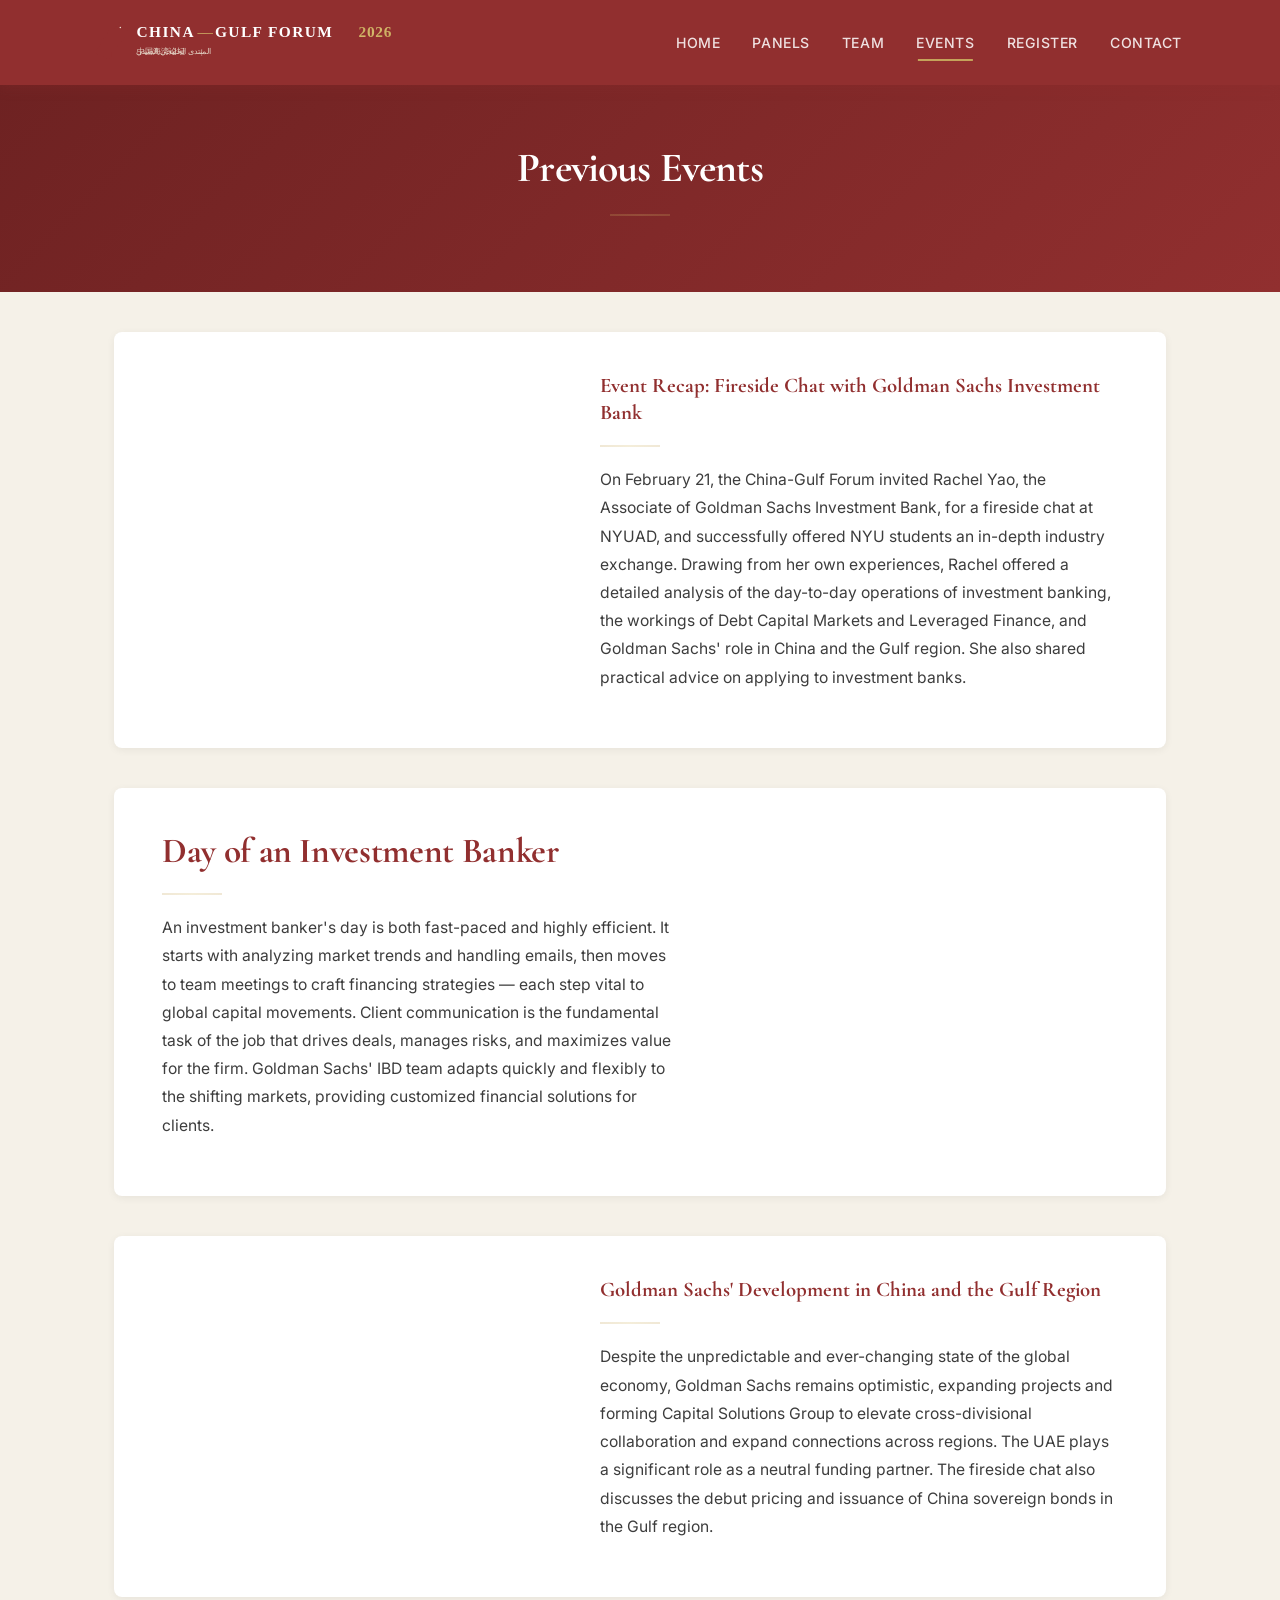
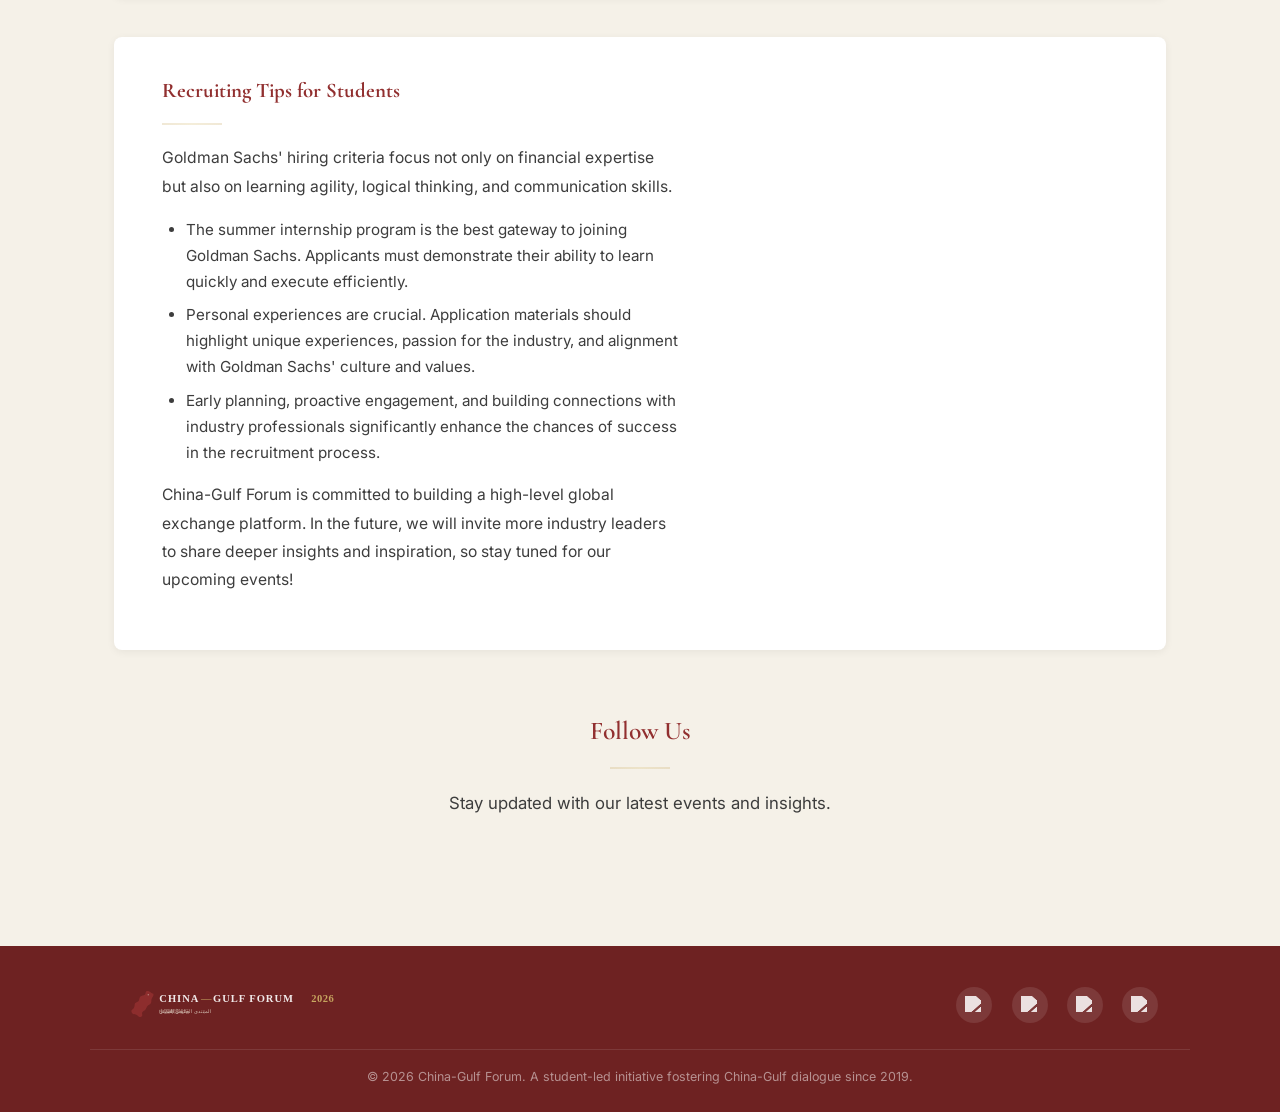
==== about.html @ 0ecd2e10 "CGF 2026 website redesign: content updates, visual overhaul, new panels - Replace all homepage conte" ====
<!DOCTYPE html>
<html lang="en">
<head>
    <meta charset="utf-8" />
    <meta name="viewport" content="width=device-width, initial-scale=1, shrink-to-fit=no" />
    <meta name="description" content="Previous events and recaps from the China-Gulf Forum" />
    <meta name="author" content="China-Gulf Forum" />
    <title>Previous Events — China-Gulf Forum 2026</title>
    <!-- Favicon -->
    <link rel="icon" type="image/x-icon" href="assets/favicon.ico" />
    <!-- Google Fonts -->
    <link rel="preconnect" href="https://fonts.googleapis.com">
    <link rel="preconnect" href="https://fonts.gstatic.com" crossorigin>
    <link href="https://fonts.googleapis.com/css2?family=Cormorant+Garamond:ital,wght@0,400;0,600;0,700;1,400&family=Inter:wght@400;500;600;700&family=Noto+Serif+SC:wght@400;600;700&display=swap" rel="stylesheet">
    <!-- Bootstrap 5 CSS -->
    <link href="https://cdn.jsdelivr.net/npm/bootstrap@5.2.3/dist/css/bootstrap.min.css" rel="stylesheet">
    <!-- CGF 2026 Theme -->
    <link href="css/cgf2026.css" rel="stylesheet" />
</head>
<body>

    <!-- Navigation -->
    <nav class="cgf-navbar navbar navbar-expand-lg">
        <div class="container">
            <a class="navbar-brand" href="index.html">
                <img src="cgf2026-logo.svg" alt="China-Gulf Forum 2026" style="height: 2.8em; width: auto;">
            </a>
            <button class="navbar-toggler" type="button" data-bs-toggle="collapse" data-bs-target="#cgfNav" aria-controls="cgfNav" aria-expanded="false" aria-label="Toggle navigation">
                <span class="navbar-toggler-icon"></span>
            </button>
            <div class="collapse navbar-collapse" id="cgfNav">
                <ul class="navbar-nav ms-auto">
                    <li class="nav-item"><a class="nav-link" href="index.html">Home</a></li>
                    <li class="nav-item"><a class="nav-link" href="panel.html">Panels</a></li>
                    <li class="nav-item"><a class="nav-link" href="partners.html">Team</a></li>
                    <li class="nav-item"><a class="nav-link active" href="about.html">Events</a></li>
                    <li class="nav-item"><a class="nav-link" href="https://nyuad.nyu.edu/en/events/2024/april/china-gulf-forum-2024.html">Register</a></li>
                    <li class="nav-item"><a class="nav-link" href="contact.html">Contact</a></li>
                </ul>
            </div>
        </div>
    </nav>

    <!-- Page Header -->
    <div class="events-header">
        <div class="container">
            <h1>Previous Events</h1>
            <hr class="gold-divider">
        </div>
    </div>

    <!-- Events Content -->
    <div class="events-container">

        <!-- Event 1: Goldman Sachs Fireside Chat -->
        <div class="event-block">
            <div class="row g-0">
                <div class="col-lg-5 event-img" style="background-image: url('use1.jpg')"></div>
                <div class="col-lg-7 event-text">
                    <h4>Event Recap: Fireside Chat with Goldman Sachs Investment Bank</h4>
                    <hr class="gold-divider gold-divider-left">
                    <p>On February 21, the China-Gulf Forum invited Rachel Yao, the Associate of Goldman Sachs Investment Bank, for a fireside chat at NYUAD, and successfully offered NYU students an in-depth industry exchange. Drawing from her own experiences, Rachel offered a detailed analysis of the day-to-day operations of investment banking, the workings of Debt Capital Markets and Leveraged Finance, and Goldman Sachs' role in China and the Gulf region. She also shared practical advice on applying to investment banks.</p>
                </div>
            </div>
        </div>

        <!-- Event 2: Day of an Investment Banker -->
        <div class="event-block">
            <div class="row g-0">
                <div class="col-lg-5 order-lg-2 event-img" style="background-image: url('use2.jpg')"></div>
                <div class="col-lg-7 order-lg-1 event-text">
                    <h2>Day of an Investment Banker</h2>
                    <hr class="gold-divider gold-divider-left">
                    <p>An investment banker's day is both fast-paced and highly efficient. It starts with analyzing market trends and handling emails, then moves to team meetings to craft financing strategies — each step vital to global capital movements. Client communication is the fundamental task of the job that drives deals, manages risks, and maximizes value for the firm. Goldman Sachs' IBD team adapts quickly and flexibly to the shifting markets, providing customized financial solutions for clients.</p>
                </div>
            </div>
        </div>

        <!-- Event 3: Goldman Sachs in China & Gulf -->
        <div class="event-block">
            <div class="row g-0">
                <div class="col-lg-5 event-img" style="background-image: url('use3.jpg')"></div>
                <div class="col-lg-7 event-text">
                    <h4>Goldman Sachs' Development in China and the Gulf Region</h4>
                    <hr class="gold-divider gold-divider-left">
                    <p>Despite the unpredictable and ever-changing state of the global economy, Goldman Sachs remains optimistic, expanding projects and forming Capital Solutions Group to elevate cross-divisional collaboration and expand connections across regions. The UAE plays a significant role as a neutral funding partner. The fireside chat also discusses the debut pricing and issuance of China sovereign bonds in the Gulf region.</p>
                </div>
            </div>
        </div>

        <!-- Event 4: Recruiting Tips -->
        <div class="event-block">
            <div class="row g-0">
                <div class="col-lg-5 order-lg-2 event-img" style="background-image: url('use4.jpg')"></div>
                <div class="col-lg-7 order-lg-1 event-text">
                    <h4>Recruiting Tips for Students</h4>
                    <hr class="gold-divider gold-divider-left">
                    <p>Goldman Sachs' hiring criteria focus not only on financial expertise but also on learning agility, logical thinking, and communication skills.</p>
                    <ul>
                        <li>The summer internship program is the best gateway to joining Goldman Sachs. Applicants must demonstrate their ability to learn quickly and execute efficiently.</li>
                        <li>Personal experiences are crucial. Application materials should highlight unique experiences, passion for the industry, and alignment with Goldman Sachs' culture and values.</li>
                        <li>Early planning, proactive engagement, and building connections with industry professionals significantly enhance the chances of success in the recruitment process.</li>
                    </ul>
                    <p>China-Gulf Forum is committed to building a high-level global exchange platform. In the future, we will invite more industry leaders to share deeper insights and inspiration, so stay tuned for our upcoming events!</p>
                </div>
            </div>
        </div>

        <!-- Follow Us -->
        <div class="text-center py-4">
            <h3 class="text-maroon">Follow Us</h3>
            <hr class="gold-divider">
            <p>Stay updated with our latest events and insights.</p>
        </div>
    </div>

    <!-- Footer -->
    <footer class="cgf-footer">
        <div class="footer-inner">
            <a href="index.html" class="footer-brand">
                <img src="cgf2026-logo.svg" alt="CGF 2026">
            </a>
            <div class="footer-social">
                <a href="https://mp.weixin.qq.com/mp/profile_ext?action=home&__biz=Mzk0NDE5NTkwMQ==&scene=124#wechat_redirect" target="_blank" title="WeChat"><img src="wechat.svg" alt="WeChat"></a>
                <a href="https://www.instagram.com/china_gulf_forum/" target="_blank" title="Instagram"><img src="instagram.svg" alt="Instagram"></a>
                <a href="https://www.linkedin.com/company/china-gulf-forum/posts/?feedView=all" target="_blank" title="LinkedIn"><img src="linkedin.svg" alt="LinkedIn"></a>
                <a href="mailto:china-gulf-forum-nyuad@nyu.edu" title="Email"><img src="mail.png" alt="Email"></a>
            </div>
        </div>
        <div class="footer-bottom">
            <p>&copy; 2026 China-Gulf Forum. A student-led initiative fostering China-Gulf dialogue since 2019.</p>
        </div>
    </footer>

    <!-- Bootstrap JS -->
    <script src="https://cdn.jsdelivr.net/npm/bootstrap@5.2.3/dist/js/bootstrap.bundle.min.js"></script>
    <script src="js/scripts.js"></script>
</body>
</html>
---- css/cgf2026.css ----
/* ========================================
   CGF 2026 — Chinese Elegance Theme
   Premium conference aesthetic with
   restrained maroon/cream/gold palette
   ======================================== */

/* --- CSS Custom Properties --- */
:root {
  --maroon: #912F2F;
  --maroon-dark: #6E2222;
  --maroon-light: #A84444;
  --cream: #EDE6D6;
  --cream-light: #F5F1E8;
  --cream-dark: #D9D0BC;
  --gold: #C4A35A;
  --gold-light: #D4B96A;
  --navy: #003366;
  --navy-light: #1A4D80;
  --ink: #2A2A2A;
  --text-body: #3D3D3D;
  --text-muted: #6B6B6B;
  --white: #FFFFFF;
  --shadow-sm: 0 2px 8px rgba(0,0,0,0.06);
  --shadow-md: 0 4px 20px rgba(0,0,0,0.08);
  --shadow-lg: 0 8px 40px rgba(0,0,0,0.12);
  --radius-sm: 4px;
  --radius-md: 8px;
  --radius-lg: 16px;
  --transition: 0.3s cubic-bezier(0.4, 0, 0.2, 1);
}

/* --- Global Reset & Base --- */
*, *::before, *::after {
  box-sizing: border-box;
}

html {
  scroll-behavior: smooth;
}

body {
  font-family: 'Inter', 'Source Sans Pro', -apple-system, BlinkMacSystemFont, 'Segoe UI', sans-serif;
  color: var(--text-body);
  background-color: var(--cream-light);
  line-height: 1.7;
  margin: 0;
  padding: 0;
  -webkit-font-smoothing: antialiased;
  -moz-osx-font-smoothing: grayscale;
}

h1, h2, h3, h4, h5, h6 {
  font-family: 'Cormorant Garamond', 'Playfair Display', 'Georgia', serif;
  color: var(--ink);
  line-height: 1.3;
  font-weight: 600;
}

h1 { font-size: 2.8rem; letter-spacing: -0.02em; }
h2 { font-size: 2.2rem; letter-spacing: -0.01em; }
h3 { font-size: 1.6rem; }
h4 { font-size: 1.3rem; }

p {
  font-size: 1.05rem;
  line-height: 1.8;
  color: var(--text-body);
}

a {
  color: var(--maroon);
  text-decoration: none;
  transition: color var(--transition);
}

a:hover {
  color: var(--maroon-dark);
}

img {
  max-width: 100%;
  height: auto;
}

/* --- Section Spacing --- */
.section-spacing {
  padding: 5rem 0;
}

.section-spacing-lg {
  padding: 7rem 0;
}

/* --- Gold Decorative Divider --- */
.gold-divider {
  width: 60px;
  height: 2px;
  background: linear-gradient(90deg, var(--gold), var(--gold-light), var(--gold));
  border: none;
  margin: 1.2rem auto;
}

.gold-divider-left {
  margin-left: 0;
  margin-right: auto;
}

/* --- Section Title --- */
.section-title {
  font-family: 'Cormorant Garamond', 'Playfair Display', serif;
  color: var(--maroon);
  font-weight: 700;
  font-size: 2.2rem;
  margin-bottom: 0.5rem;
}

.section-subtitle {
  font-family: 'Inter', sans-serif;
  color: var(--text-muted);
  font-size: 1.05rem;
  font-weight: 400;
  letter-spacing: 0.02em;
}

/* ========================================
   NAVBAR
   ======================================== */
.cgf-navbar {
  background-color: var(--maroon);
  padding: 0.6rem 0;
  position: sticky;
  top: 0;
  z-index: 1050;
  box-shadow: 0 2px 12px rgba(145, 47, 47, 0.25);
  transition: all var(--transition);
}

.cgf-navbar .navbar-brand img {
  height: 2.8em;
  width: auto;
  transition: opacity var(--transition);
}

.cgf-navbar .navbar-brand:hover img {
  opacity: 0.9;
}

.cgf-navbar .nav-link {
  font-family: 'Inter', sans-serif;
  color: rgba(255,255,255,0.85) !important;
  font-size: 0.88rem;
  font-weight: 500;
  letter-spacing: 0.04em;
  text-transform: uppercase;
  padding: 0.5rem 1rem !important;
  transition: all var(--transition);
  position: relative;
}

.cgf-navbar .nav-link::after {
  content: '';
  position: absolute;
  bottom: 2px;
  left: 50%;
  transform: translateX(-50%);
  width: 0;
  height: 1.5px;
  background: var(--gold);
  transition: width var(--transition);
}

.cgf-navbar .nav-link:hover {
  color: #FFFFFF !important;
}

.cgf-navbar .nav-link:hover::after {
  width: 60%;
}

.cgf-navbar .nav-link.active::after {
  width: 60%;
}

/* Hamburger / Toggler */
.cgf-navbar .navbar-toggler {
  border: 1px solid rgba(255,255,255,0.3);
  padding: 0.35rem 0.6rem;
}

.cgf-navbar .navbar-toggler-icon {
  background-image: url("data:image/svg+xml,%3csvg xmlns='http://www.w3.org/2000/svg' viewBox='0 0 30 30'%3e%3cpath stroke='rgba%28255, 255, 255, 0.9%29' stroke-linecap='round' stroke-miterlimit='10' stroke-width='2' d='M4 7h22M4 15h22M4 23h22'/%3e%3c/svg%3e");
}

.cgf-navbar .navbar-collapse {
  justify-content: flex-end;
}

@media (max-width: 991.98px) {
  .cgf-navbar .navbar-collapse {
    background-color: var(--maroon);
    padding: 1rem;
    margin-top: 0.5rem;
    border-radius: var(--radius-sm);
  }
  .cgf-navbar .nav-link {
    padding: 0.6rem 0 !important;
    border-bottom: 1px solid rgba(255,255,255,0.1);
  }
  .cgf-navbar .nav-link::after {
    display: none;
  }
}

/* ========================================
   HERO / CAROUSEL
   ======================================== */
.cgf-hero {
  position: relative;
  max-width: 1100px;
  margin: 0 auto;
  overflow: hidden;
  border-radius: 0 0 var(--radius-lg) var(--radius-lg);
  box-shadow: var(--shadow-lg);
}

.cgf-hero .carousel-slide {
  display: flex;
  width: 500%;
  animation: hero-slide 25s infinite alternate ease-in-out;
}

.cgf-hero .carousel-slide img {
  width: calc(100% / 5);
  height: 70vh;
  max-height: 550px;
  object-fit: cover;
}

@keyframes hero-slide {
  0%, 15%   { transform: translateX(0); }
  20%, 35%  { transform: translateX(-20%); }
  40%, 55%  { transform: translateX(-40%); }
  60%, 75%  { transform: translateX(-60%); }
  80%, 100% { transform: translateX(-80%); }
}

/* Decorative overlay on carousel */
.cgf-hero::after {
  content: '';
  position: absolute;
  bottom: 0;
  left: 0;
  right: 0;
  height: 80px;
  background: linear-gradient(transparent, rgba(245,241,232,0.6));
  pointer-events: none;
}

/* ========================================
   SHOWCASE SECTIONS (About, CGF 2026, etc.)
   ======================================== */
.cgf-showcase {
  max-width: 1200px;
  margin: 0 auto;
  padding: 0 1.5rem;
}

.showcase-block {
  background: var(--white);
  border-radius: var(--radius-md);
  overflow: hidden;
  box-shadow: var(--shadow-sm);
  transition: box-shadow var(--transition);
  margin-bottom: 3rem;
}

.showcase-block:hover {
  box-shadow: var(--shadow-md);
}

.showcase-block .showcase-img {
  min-height: 22rem;
  background-size: cover;
  background-position: center;
}

.showcase-block .showcase-text {
  padding: 3rem 3.5rem;
}

.showcase-block .showcase-text h2 {
  color: var(--maroon);
  font-size: 2rem;
  font-weight: 700;
  margin-bottom: 0.3rem;
}

.showcase-block .showcase-text .lead {
  font-size: 1.05rem;
  line-height: 1.85;
  color: var(--text-body);
}

.showcase-block .showcase-text .timeline-item {
  padding-left: 1.2rem;
  border-left: 2px solid var(--gold);
  margin-bottom: 0.8rem;
}

.showcase-block .showcase-text .timeline-year {
  font-weight: 700;
  color: var(--maroon);
}

@media (min-width: 992px) {
  .showcase-block .showcase-text {
    padding: 4rem 4.5rem;
  }
}

@media (max-width: 991.98px) {
  .showcase-block .showcase-img {
    min-height: 16rem;
  }
  .showcase-block .showcase-text {
    padding: 2rem 2rem;
  }
}

/* ========================================
   IMPACT BY NUMBERS
   ======================================== */
.impact-section {
  background: linear-gradient(135deg, var(--maroon-dark) 0%, var(--maroon) 50%, var(--maroon-light) 100%);
  position: relative;
  overflow: hidden;
  padding: 5rem 0;
}

/* Subtle Chinese pattern overlay */
.impact-section::before {
  content: '';
  position: absolute;
  top: 0; left: 0; right: 0; bottom: 0;
  background-image:
    radial-gradient(circle at 20% 50%, rgba(196,163,90,0.06) 0%, transparent 50%),
    radial-gradient(circle at 80% 50%, rgba(196,163,90,0.06) 0%, transparent 50%);
  pointer-events: none;
}

.impact-section .section-title {
  color: var(--white);
}

.impact-section .gold-divider {
  margin: 1rem auto 2rem;
}

.impact-stat {
  text-align: center;
  padding: 2rem 1rem;
}

.impact-stat .stat-number {
  font-family: 'Cormorant Garamond', 'Playfair Display', serif;
  font-size: 3.2rem;
  font-weight: 700;
  color: var(--gold);
  line-height: 1.1;
  margin-bottom: 0.3rem;
}

.impact-stat .stat-label {
  font-family: 'Inter', sans-serif;
  font-size: 0.9rem;
  color: rgba(255,255,255,0.85);
  letter-spacing: 0.03em;
  text-transform: uppercase;
  font-weight: 500;
}

/* Signup Growth Chart */
.growth-chart {
  display: flex;
  align-items: flex-end;
  justify-content: center;
  gap: 0.8rem;
  height: 200px;
  padding: 1rem 0;
  margin-bottom: 1.5rem;
}

.growth-bar {
  display: flex;
  flex-direction: column;
  align-items: center;
  flex: 1;
  max-width: 70px;
}

.growth-bar .bar {
  width: 100%;
  max-width: 45px;
  background: linear-gradient(to top, var(--gold), var(--gold-light));
  border-radius: 4px 4px 0 0;
  transition: height 1.5s cubic-bezier(0.4, 0, 0.2, 1);
  position: relative;
}

.growth-bar .bar-value {
  font-family: 'Inter', sans-serif;
  font-size: 0.75rem;
  font-weight: 700;
  color: var(--white);
  margin-bottom: 0.3rem;
}

.growth-bar .bar-year {
  font-family: 'Inter', sans-serif;
  font-size: 0.72rem;
  color: rgba(255,255,255,0.7);
  margin-top: 0.5rem;
  white-space: nowrap;
}

/* Media logos */
.media-logos {
  display: flex;
  align-items: center;
  justify-content: center;
  gap: 2rem;
  flex-wrap: wrap;
  padding: 1rem 0;
}

.media-logos span {
  font-family: 'Inter', sans-serif;
  font-size: 0.85rem;
  color: rgba(255,255,255,0.6);
  font-weight: 500;
  letter-spacing: 0.05em;
  text-transform: uppercase;
  padding: 0.4rem 1rem;
  border: 1px solid rgba(255,255,255,0.15);
  border-radius: 4px;
}

/* ========================================
   PANELS PAGE
   ======================================== */
.panels-header {
  background: linear-gradient(135deg, var(--navy) 0%, var(--navy-light) 100%);
  color: var(--white);
  padding: 3.5rem 0;
  text-align: center;
}

.panels-header h1 {
  font-family: 'Cormorant Garamond', 'Playfair Display', serif;
  color: var(--white);
  font-size: 2.6rem;
  font-weight: 700;
  margin-bottom: 0.3rem;
}

.panels-header p {
  color: rgba(255,255,255,0.8);
  font-size: 1.1rem;
}

.panels-container {
  max-width: 900px;
  margin: 0 auto;
  padding: 2.5rem 1.5rem;
}

.panel-card {
  background: var(--white);
  border-radius: var(--radius-md);
  padding: 2.5rem 2.5rem 2rem;
  margin-bottom: 2rem;
  border-left: 4px solid var(--navy);
  box-shadow: var(--shadow-sm);
  transition: all var(--transition);
}

.panel-card:hover {
  box-shadow: var(--shadow-md);
  transform: translateY(-2px);
}

.panel-card .panel-number {
  font-family: 'Inter', sans-serif;
  font-size: 0.78rem;
  font-weight: 600;
  text-transform: uppercase;
  letter-spacing: 0.1em;
  color: var(--navy);
  margin-bottom: 0.5rem;
}

.panel-card h2 {
  font-family: 'Cormorant Garamond', serif;
  font-size: 1.65rem;
  color: var(--maroon);
  font-weight: 700;
  margin-bottom: 0.2rem;
  line-height: 1.3;
}

.panel-card .panel-subtitle {
  font-family: 'Inter', sans-serif;
  font-size: 1rem;
  color: var(--maroon-light);
  font-weight: 400;
  font-style: italic;
  margin-bottom: 1.2rem;
}

.panel-card .panel-body {
  font-size: 0.98rem;
  line-height: 1.8;
  color: var(--text-body);
  margin-bottom: 1.5rem;
  text-align: left;
}

.panel-card .discussion-header {
  font-family: 'Inter', sans-serif;
  font-size: 0.82rem;
  font-weight: 600;
  text-transform: uppercase;
  letter-spacing: 0.08em;
  color: var(--navy);
  margin-bottom: 0.8rem;
  padding-bottom: 0.4rem;
  border-bottom: 1px solid var(--cream-dark);
}

.panel-card .discussion-questions {
  list-style: none;
  padding: 0;
  margin: 0;
  counter-reset: question-counter;
}

.panel-card .discussion-questions li {
  counter-increment: question-counter;
  padding: 0.7rem 0 0.7rem 2.2rem;
  position: relative;
  font-size: 0.92rem;
  line-height: 1.7;
  color: var(--text-body);
  border-bottom: 1px solid rgba(237, 230, 214, 0.5);
}

.panel-card .discussion-questions li:last-child {
  border-bottom: none;
}

.panel-card .discussion-questions li::before {
  content: counter(question-counter);
  position: absolute;
  left: 0;
  top: 0.7rem;
  width: 1.5rem;
  height: 1.5rem;
  background: var(--cream);
  color: var(--maroon);
  border-radius: 50%;
  display: flex;
  align-items: center;
  justify-content: center;
  font-family: 'Inter', sans-serif;
  font-size: 0.75rem;
  font-weight: 700;
}

/* ========================================
   ABOUT / PREVIOUS EVENTS PAGE
   ======================================== */
.events-header {
  background: linear-gradient(135deg, var(--maroon-dark) 0%, var(--maroon) 100%);
  color: var(--white);
  padding: 3.5rem 0;
  text-align: center;
}

.events-header h1 {
  font-family: 'Cormorant Garamond', 'Playfair Display', serif;
  color: var(--white);
  font-size: 2.6rem;
  font-weight: 700;
}

.events-container {
  max-width: 1100px;
  margin: 0 auto;
  padding: 2.5rem 1.5rem;
}

.event-block {
  background: var(--white);
  border-radius: var(--radius-md);
  overflow: hidden;
  box-shadow: var(--shadow-sm);
  margin-bottom: 2.5rem;
  transition: box-shadow var(--transition);
}

.event-block:hover {
  box-shadow: var(--shadow-md);
}

.event-block .event-img {
  min-height: 18rem;
  background-size: cover;
  background-position: center;
}

.event-block .event-text {
  padding: 2.5rem 3rem;
}

.event-block .event-text h4,
.event-block .event-text h2 {
  color: var(--maroon);
  font-weight: 700;
  margin-bottom: 1rem;
}

.event-block .event-text p {
  font-size: 0.98rem;
  line-height: 1.8;
}

.event-block .event-text ul {
  padding-left: 1.5rem;
}

.event-block .event-text ul li {
  font-size: 0.95rem;
  line-height: 1.7;
  margin-bottom: 0.5rem;
}

@media (max-width: 991.98px) {
  .event-block .event-img {
    min-height: 14rem;
  }
  .event-block .event-text {
    padding: 1.8rem 1.8rem;
  }
}

/* ========================================
   PARTNERS / TEAM PAGE
   ======================================== */
.team-header {
  background: linear-gradient(135deg, var(--navy) 0%, var(--navy-light) 100%);
  color: var(--white);
  padding: 3.5rem 0;
  text-align: center;
}

.team-header h1 {
  font-family: 'Cormorant Garamond', 'Playfair Display', serif;
  color: var(--white);
  font-size: 2.6rem;
  font-weight: 700;
}

/* ========================================
   CONTACT PAGE
   ======================================== */
.contact-section {
  max-width: 650px;
  margin: 3rem auto;
  padding: 2.5rem 3rem;
  background: var(--white);
  border-radius: var(--radius-md);
  box-shadow: var(--shadow-sm);
}

.contact-section h2 {
  color: var(--maroon);
  text-align: center;
  margin-bottom: 1.5rem;
}

.contact-section label {
  font-family: 'Inter', sans-serif;
  font-size: 0.88rem;
  font-weight: 600;
  color: var(--ink);
  display: block;
  margin-bottom: 0.3rem;
}

.contact-section input[type="text"],
.contact-section input[type="email"],
.contact-section textarea {
  width: 100%;
  padding: 0.7rem 1rem;
  border: 1px solid var(--cream-dark);
  border-radius: var(--radius-sm);
  font-family: 'Inter', sans-serif;
  font-size: 0.95rem;
  transition: border-color var(--transition);
  margin-bottom: 1.2rem;
  background: var(--cream-light);
}

.contact-section input:focus,
.contact-section textarea:focus {
  outline: none;
  border-color: var(--maroon);
  box-shadow: 0 0 0 3px rgba(145,47,47,0.1);
}

.contact-section button[type="submit"] {
  background: var(--maroon);
  color: var(--white);
  border: none;
  padding: 0.75rem 2.5rem;
  font-family: 'Inter', sans-serif;
  font-size: 0.9rem;
  font-weight: 600;
  letter-spacing: 0.04em;
  text-transform: uppercase;
  border-radius: var(--radius-sm);
  cursor: pointer;
  transition: all var(--transition);
}

.contact-section button[type="submit"]:hover {
  background: var(--maroon-dark);
  transform: translateY(-1px);
  box-shadow: var(--shadow-sm);
}

.contact-location {
  font-size: 0.92rem;
  color: var(--text-muted);
}

/* ========================================
   FOOTER
   ======================================== */
.cgf-footer {
  background: var(--maroon-dark);
  padding: 2.5rem 0 1.5rem;
  margin-top: 3rem;
}

.cgf-footer .footer-inner {
  max-width: 1100px;
  margin: 0 auto;
  padding: 0 2rem;
  display: flex;
  justify-content: space-between;
  align-items: center;
  flex-wrap: wrap;
  gap: 1.5rem;
}

.cgf-footer .footer-brand img {
  height: 2.4em;
  width: auto;
  opacity: 0.9;
}

.cgf-footer .footer-social {
  display: flex;
  align-items: center;
  gap: 1.2rem;
}

.cgf-footer .footer-social a {
  display: inline-flex;
  align-items: center;
  justify-content: center;
  width: 36px;
  height: 36px;
  border-radius: 50%;
  background: rgba(255,255,255,0.1);
  transition: all var(--transition);
}

.cgf-footer .footer-social a:hover {
  background: rgba(255,255,255,0.2);
  transform: translateY(-2px);
}

.cgf-footer .footer-social a img {
  height: 18px;
  width: 18px;
  filter: brightness(0) invert(1);
  opacity: 0.85;
}

.cgf-footer .footer-bottom {
  max-width: 1100px;
  margin: 1.5rem auto 0;
  padding: 1rem 2rem 0;
  border-top: 1px solid rgba(255,255,255,0.1);
  text-align: center;
}

.cgf-footer .footer-bottom p {
  font-family: 'Inter', sans-serif;
  font-size: 0.78rem;
  color: rgba(255,255,255,0.5);
  margin: 0;
}

/* ========================================
   AGENDA PAGE
   ======================================== */
.agenda-img {
  display: block;
  max-width: 1000px;
  width: 100%;
  margin: 0 auto;
  padding: 1rem;
}

/* ========================================
   UTILITIES
   ======================================== */
.bg-cream {
  background-color: var(--cream-light);
}

.text-maroon {
  color: var(--maroon);
}

.text-gold {
  color: var(--gold);
}

/* Counter animation helper */
.count-up {
  opacity: 0;
  transform: translateY(20px);
  transition: all 0.6s ease;
}

.count-up.visible {
  opacity: 1;
  transform: translateY(0);
}

/* ========================================
   RESPONSIVE TWEAKS
   ======================================== */
@media (max-width: 767.98px) {
  h1 { font-size: 2rem; }
  h2 { font-size: 1.7rem; }

  .section-spacing {
    padding: 3rem 0;
  }

  .impact-stat .stat-number {
    font-size: 2.5rem;
  }

  .growth-chart {
    height: 150px;
    gap: 0.4rem;
  }

  .growth-bar .bar {
    max-width: 32px;
  }

  .panel-card {
    padding: 1.8rem 1.5rem 1.5rem;
  }

  .panels-header, .events-header, .team-header {
    padding: 2.5rem 0;
  }

  .contact-section {
    margin: 2rem 1rem;
    padding: 2rem 1.5rem;
  }

  .cgf-footer .footer-inner {
    flex-direction: column;
    text-align: center;
  }
}

@media (max-width: 575.98px) {
  .growth-bar .bar-value {
    font-size: 0.65rem;
  }
  .growth-bar .bar-year {
    font-size: 0.62rem;
  }
  .media-logos {
    gap: 0.8rem;
  }
  .media-logos span {
    font-size: 0.72rem;
    padding: 0.3rem 0.6rem;
  }
}
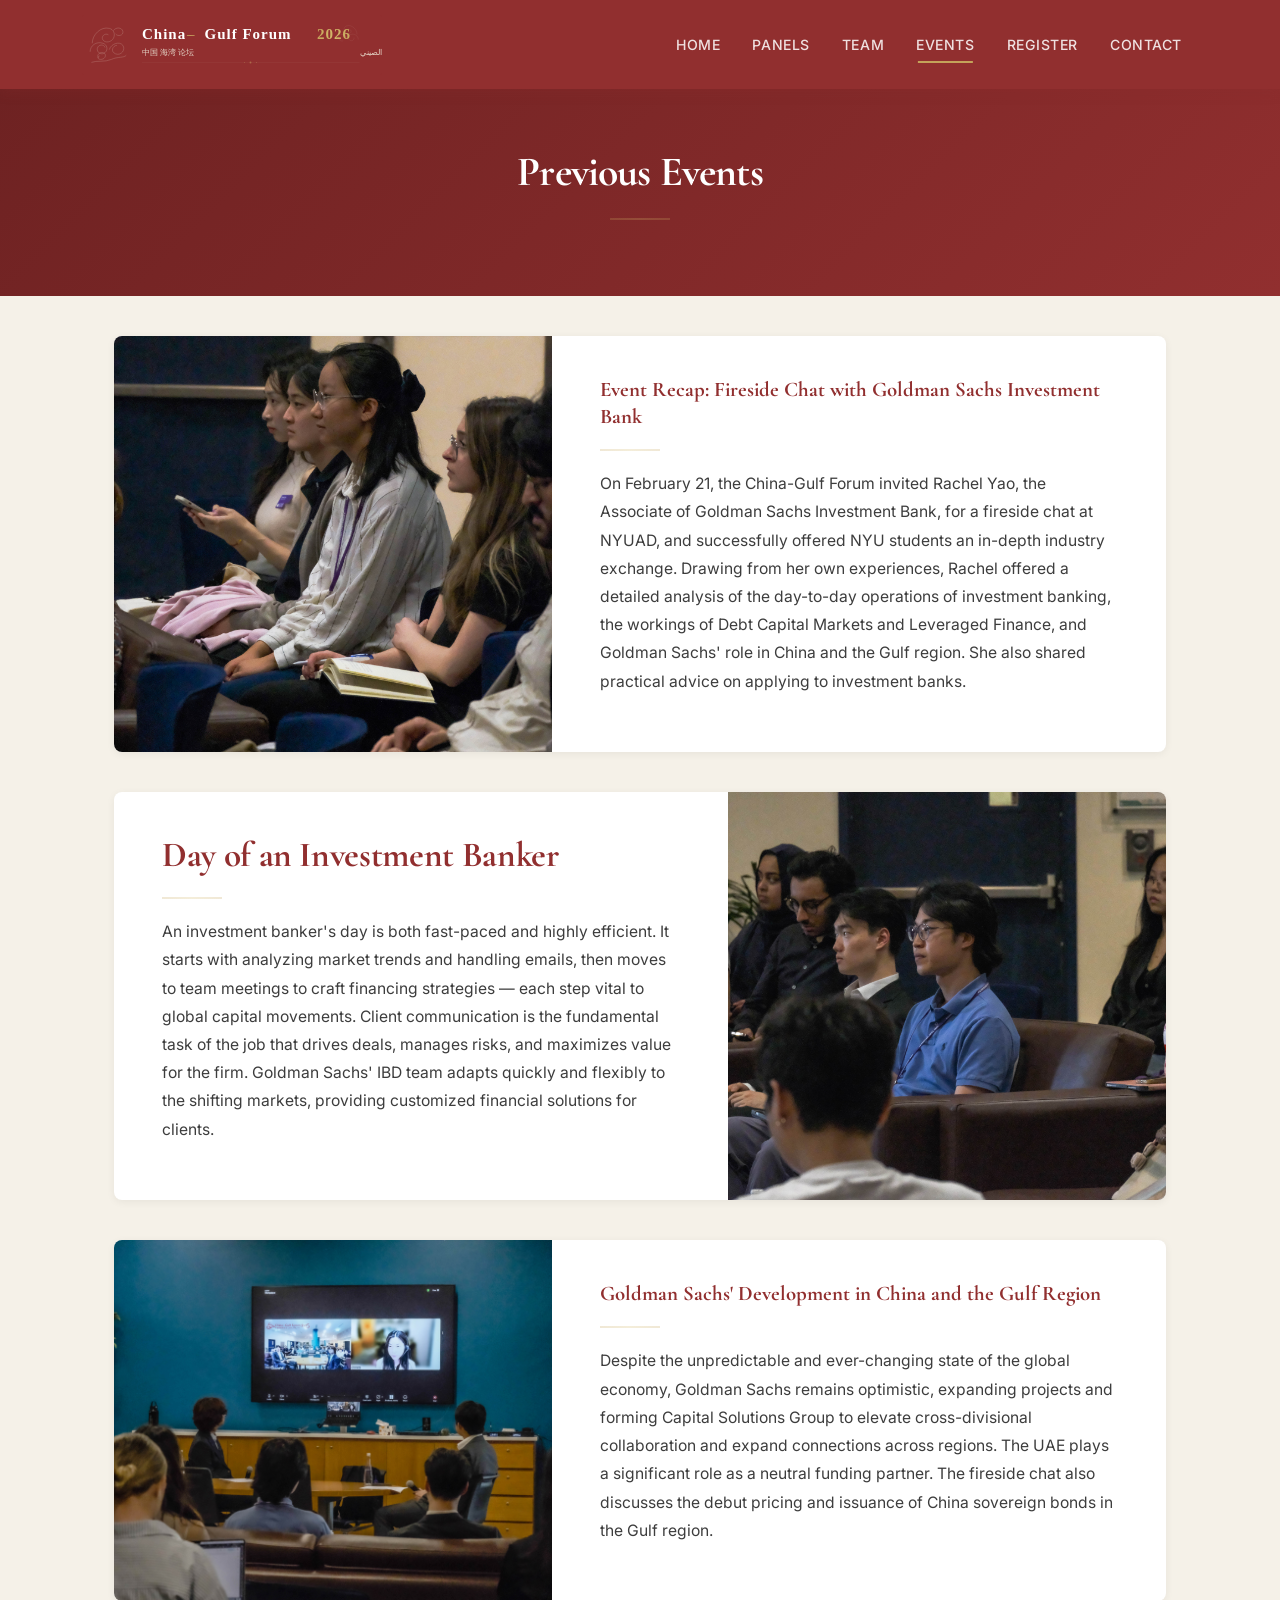
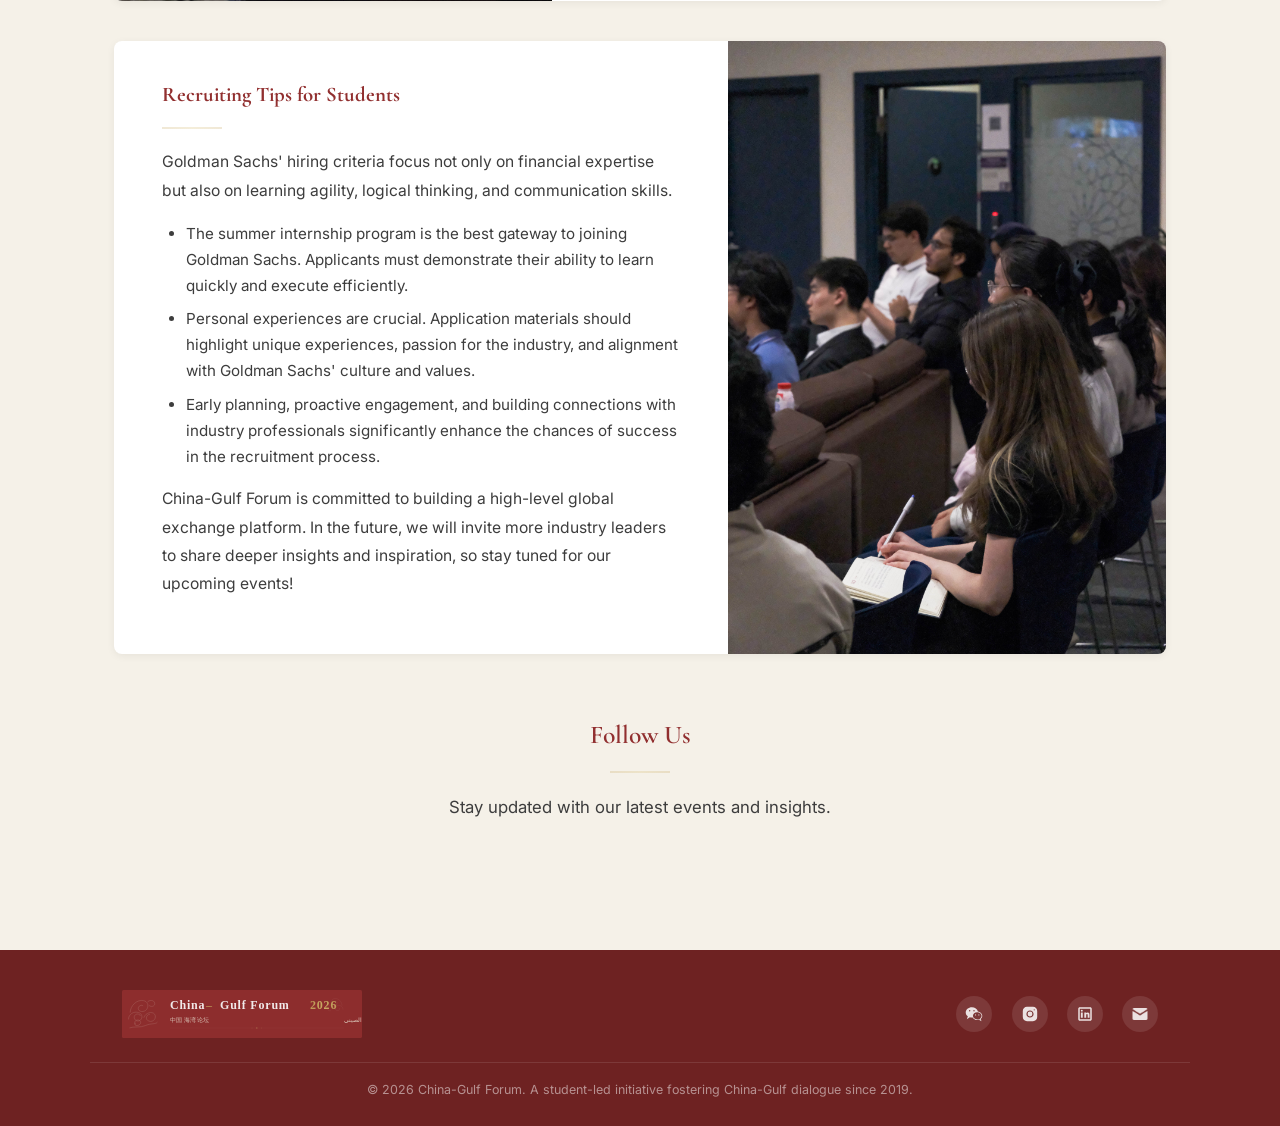
==== commit effee70b: "Reorganize repo structure, revert to banner logo, enhance README - Created banner-style SVG logo (me" ====
--- a/about.html
+++ b/about.html
@@ -23,7 +23,7 @@
     <nav class="cgf-navbar navbar navbar-expand-lg">
         <div class="container">
             <a class="navbar-brand" href="index.html">
-                <img src="cgf2026-logo.svg" alt="China-Gulf Forum 2026" style="height: 2.8em; width: auto;">
+                <img src="media/logo/cgf2026-banner.svg" alt="China-Gulf Forum 2026" style="height: 3em; width: auto;">
             </a>
             <button class="navbar-toggler" type="button" data-bs-toggle="collapse" data-bs-target="#cgfNav" aria-controls="cgfNav" aria-expanded="false" aria-label="Toggle navigation">
                 <span class="navbar-toggler-icon"></span>
@@ -55,7 +55,7 @@
         <!-- Event 1: Goldman Sachs Fireside Chat -->
         <div class="event-block">
             <div class="row g-0">
-                <div class="col-lg-5 event-img" style="background-image: url('use1.jpg')"></div>
+                <div class="col-lg-5 event-img" style="background-image: url('media/photos/recaps/use1.jpg')"></div>
                 <div class="col-lg-7 event-text">
                     <h4>Event Recap: Fireside Chat with Goldman Sachs Investment Bank</h4>
                     <hr class="gold-divider gold-divider-left">
@@ -67,7 +67,7 @@
         <!-- Event 2: Day of an Investment Banker -->
         <div class="event-block">
             <div class="row g-0">
-                <div class="col-lg-5 order-lg-2 event-img" style="background-image: url('use2.jpg')"></div>
+                <div class="col-lg-5 order-lg-2 event-img" style="background-image: url('media/photos/recaps/use2.jpg')"></div>
                 <div class="col-lg-7 order-lg-1 event-text">
                     <h2>Day of an Investment Banker</h2>
                     <hr class="gold-divider gold-divider-left">
@@ -79,7 +79,7 @@
         <!-- Event 3: Goldman Sachs in China & Gulf -->
         <div class="event-block">
             <div class="row g-0">
-                <div class="col-lg-5 event-img" style="background-image: url('use3.jpg')"></div>
+                <div class="col-lg-5 event-img" style="background-image: url('media/photos/recaps/use3.jpg')"></div>
                 <div class="col-lg-7 event-text">
                     <h4>Goldman Sachs' Development in China and the Gulf Region</h4>
                     <hr class="gold-divider gold-divider-left">
@@ -91,7 +91,7 @@
         <!-- Event 4: Recruiting Tips -->
         <div class="event-block">
             <div class="row g-0">
-                <div class="col-lg-5 order-lg-2 event-img" style="background-image: url('use4.jpg')"></div>
+                <div class="col-lg-5 order-lg-2 event-img" style="background-image: url('media/photos/recaps/use4.jpg')"></div>
                 <div class="col-lg-7 order-lg-1 event-text">
                     <h4>Recruiting Tips for Students</h4>
                     <hr class="gold-divider gold-divider-left">
@@ -118,13 +118,13 @@
     <footer class="cgf-footer">
         <div class="footer-inner">
             <a href="index.html" class="footer-brand">
-                <img src="cgf2026-logo.svg" alt="CGF 2026">
+                <img src="media/logo/cgf2026-banner.svg" alt="China-Gulf Forum 2026" style="height: 3em; width: auto;">
             </a>
             <div class="footer-social">
-                <a href="https://mp.weixin.qq.com/mp/profile_ext?action=home&__biz=Mzk0NDE5NTkwMQ==&scene=124#wechat_redirect" target="_blank" title="WeChat"><img src="wechat.svg" alt="WeChat"></a>
-                <a href="https://www.instagram.com/china_gulf_forum/" target="_blank" title="Instagram"><img src="instagram.svg" alt="Instagram"></a>
-                <a href="https://www.linkedin.com/company/china-gulf-forum/posts/?feedView=all" target="_blank" title="LinkedIn"><img src="linkedin.svg" alt="LinkedIn"></a>
-                <a href="mailto:china-gulf-forum-nyuad@nyu.edu" title="Email"><img src="mail.png" alt="Email"></a>
+                <a href="https://mp.weixin.qq.com/mp/profile_ext?action=home&__biz=Mzk0NDE5NTkwMQ==&scene=124#wechat_redirect" target="_blank" title="WeChat"><img src="media/icons/wechat.svg" alt="WeChat"></a>
+                <a href="https://www.instagram.com/china_gulf_forum/" target="_blank" title="Instagram"><img src="media/icons/instagram.svg" alt="Instagram"></a>
+                <a href="https://www.linkedin.com/company/china-gulf-forum/posts/?feedView=all" target="_blank" title="LinkedIn"><img src="media/icons/linkedin.svg" alt="LinkedIn"></a>
+                <a href="mailto:china-gulf-forum-nyuad@nyu.edu" title="Email"><img src="media/icons/mail.png" alt="Email"></a>
             </div>
         </div>
         <div class="footer-bottom">
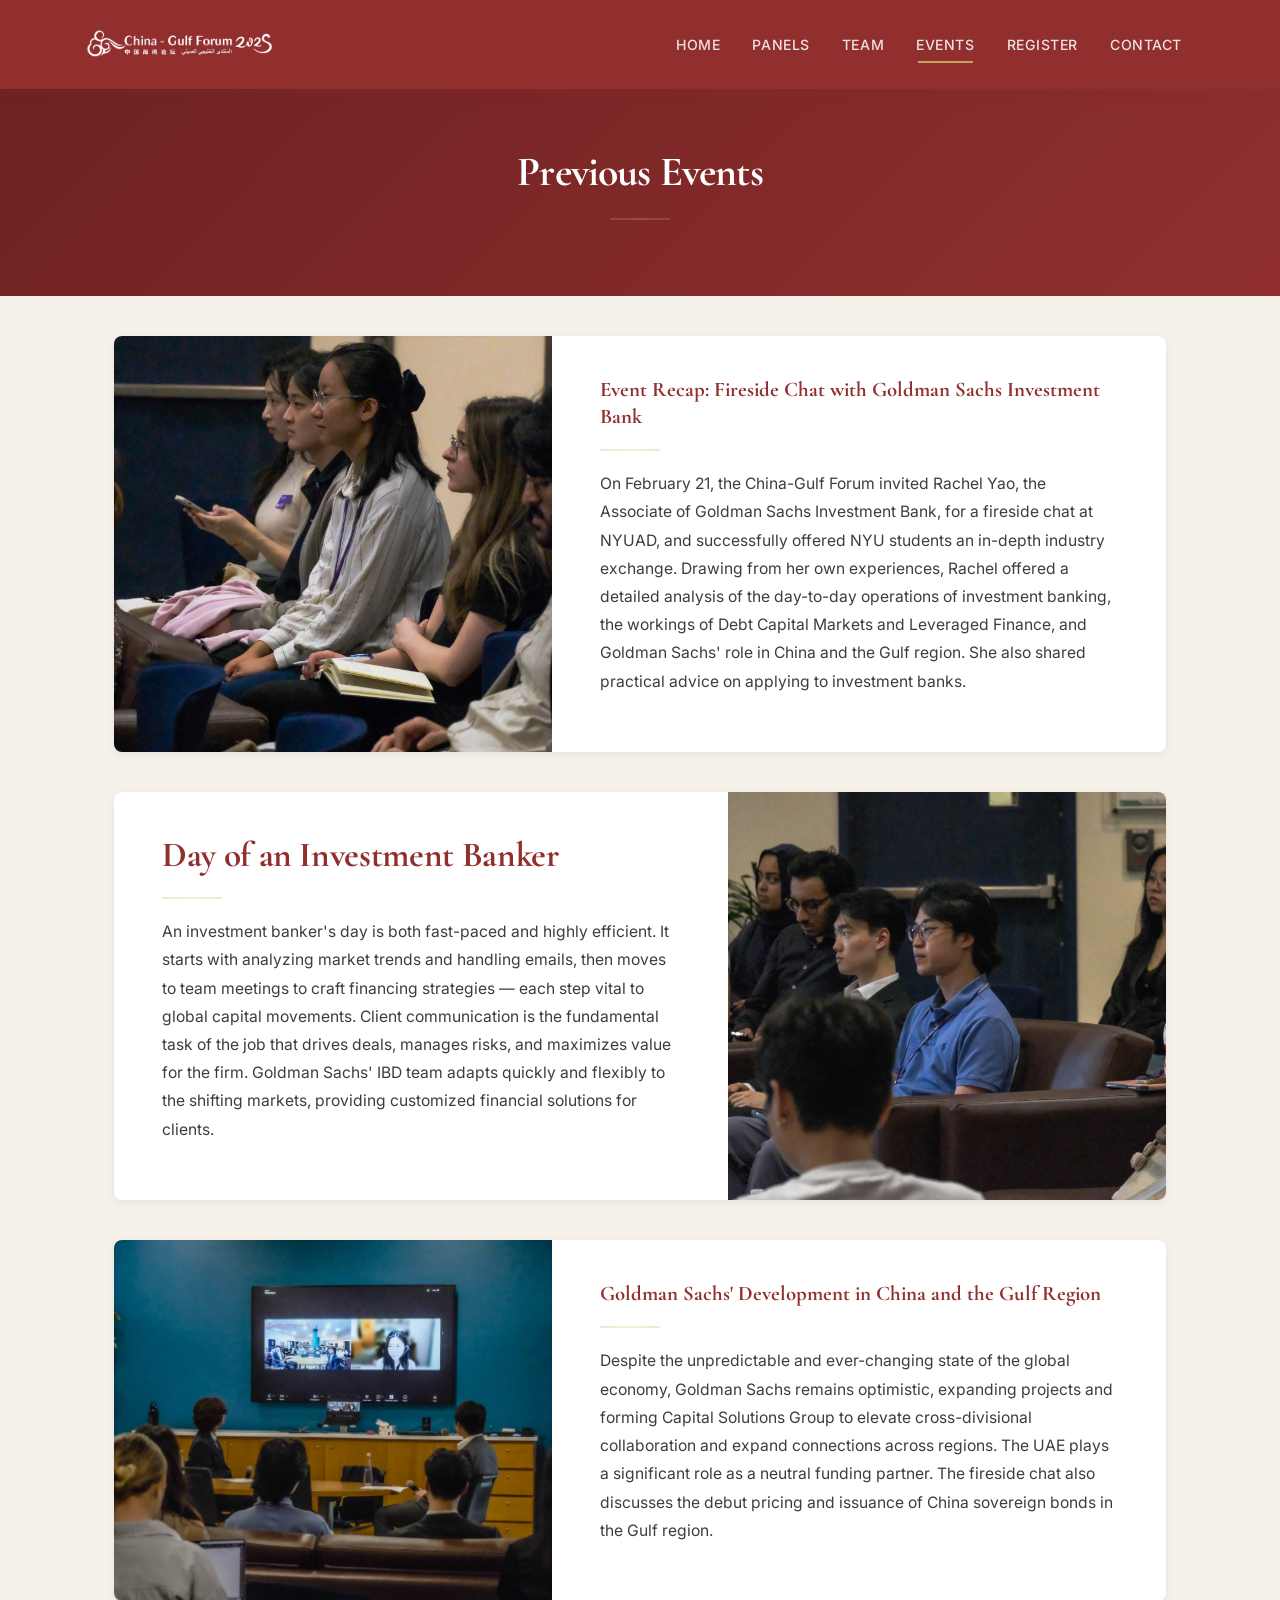
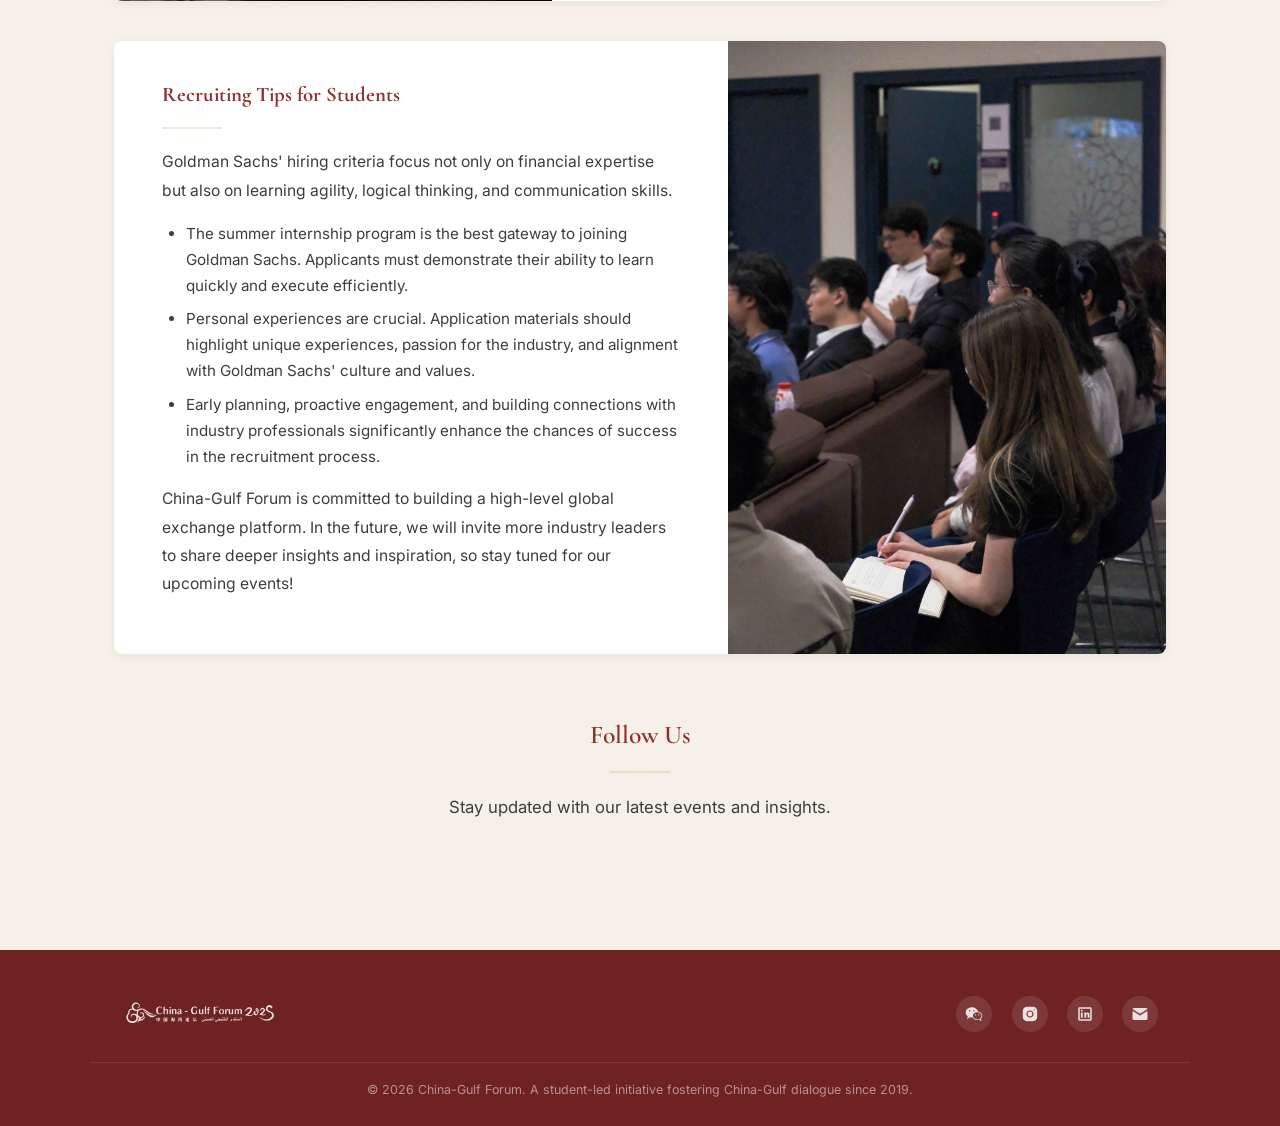
==== commit a9b0aac7: "Revert to original CGF 2025 logo" ====
--- a/about.html
+++ b/about.html
@@ -23,7 +23,7 @@
     <nav class="cgf-navbar navbar navbar-expand-lg">
         <div class="container">
             <a class="navbar-brand" href="index.html">
-                <img src="media/logo/cgf2026-banner.svg" alt="China-Gulf Forum 2026" style="height: 3em; width: auto;">
+                <img src="media/logo/CGF2025logo.png" alt="China-Gulf Forum 2026" style="height: 3em; width: auto;">
             </a>
             <button class="navbar-toggler" type="button" data-bs-toggle="collapse" data-bs-target="#cgfNav" aria-controls="cgfNav" aria-expanded="false" aria-label="Toggle navigation">
                 <span class="navbar-toggler-icon"></span>
@@ -118,7 +118,7 @@
     <footer class="cgf-footer">
         <div class="footer-inner">
             <a href="index.html" class="footer-brand">
-                <img src="media/logo/cgf2026-banner.svg" alt="China-Gulf Forum 2026" style="height: 3em; width: auto;">
+                <img src="media/logo/CGF2025logo.png" alt="China-Gulf Forum 2026" style="height: 3em; width: auto;">
             </a>
             <div class="footer-social">
                 <a href="https://mp.weixin.qq.com/mp/profile_ext?action=home&__biz=Mzk0NDE5NTkwMQ==&scene=124#wechat_redirect" target="_blank" title="WeChat"><img src="media/icons/wechat.svg" alt="WeChat"></a>
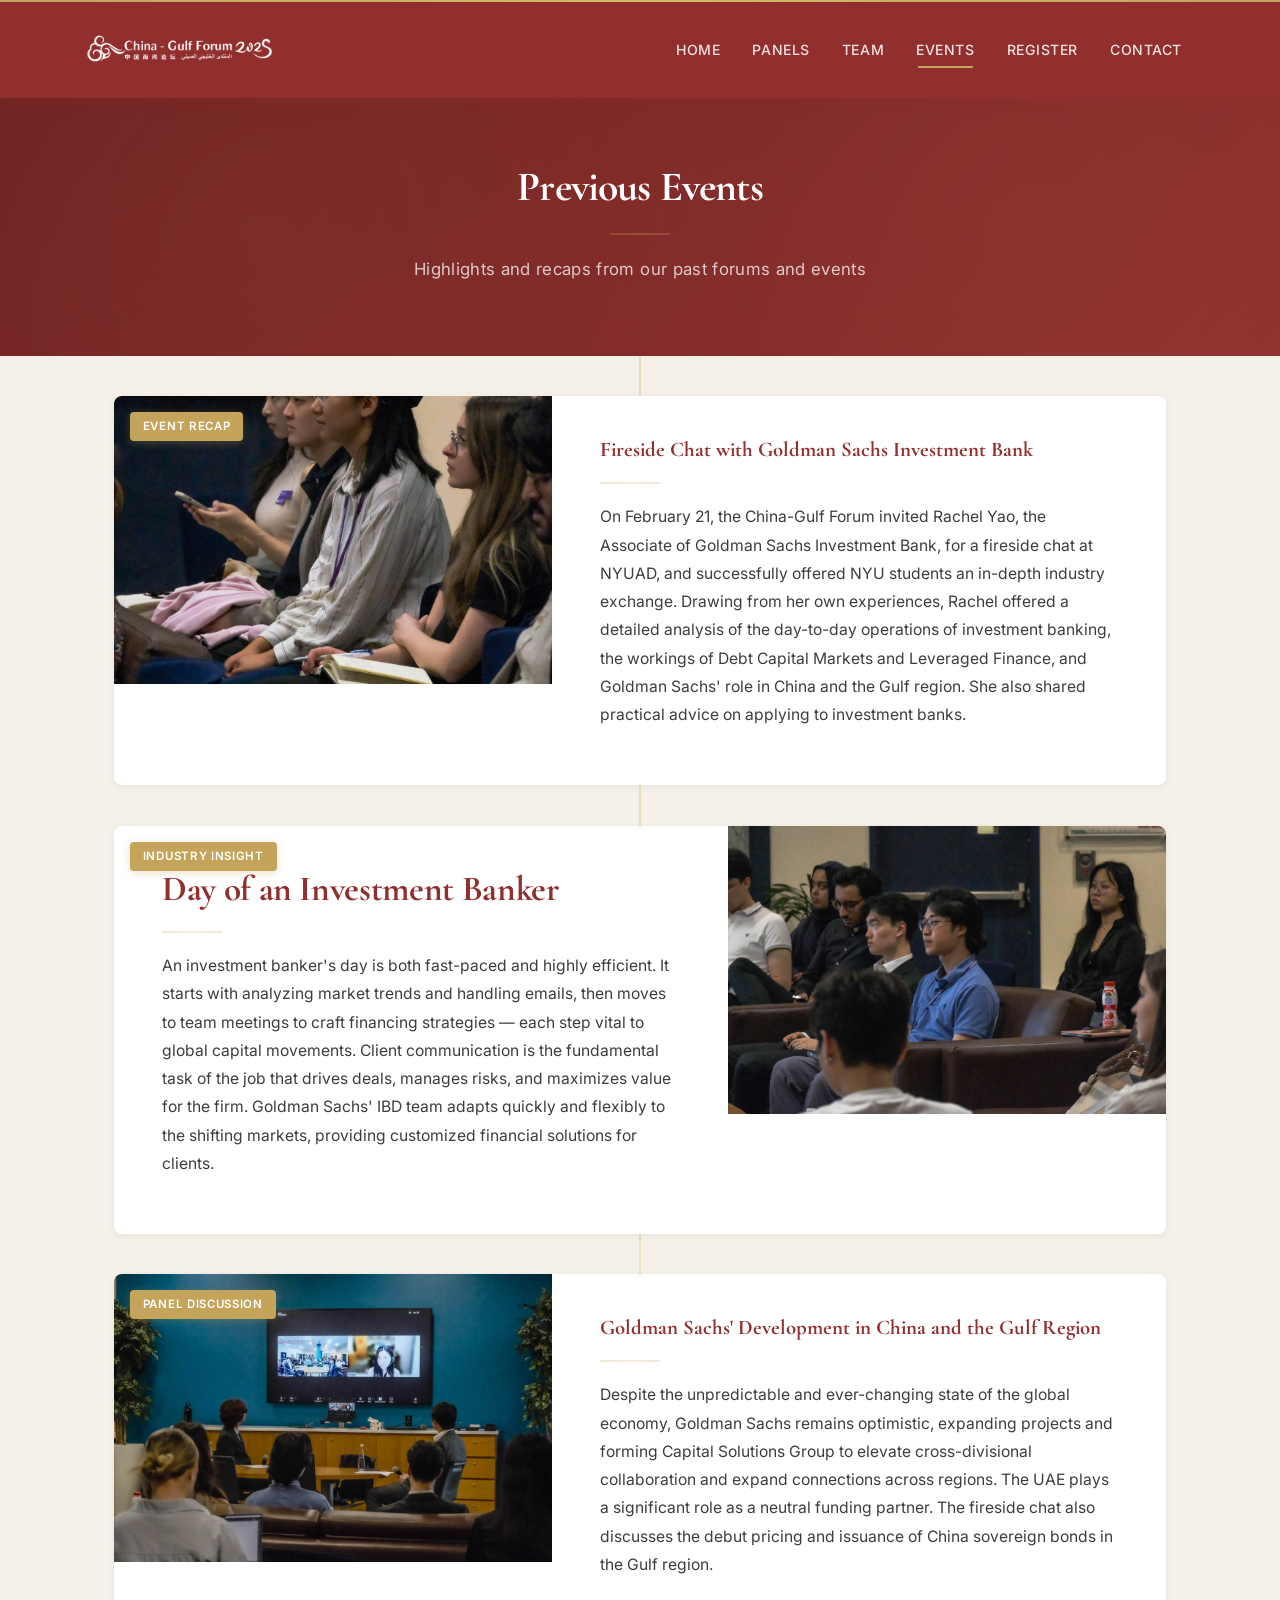
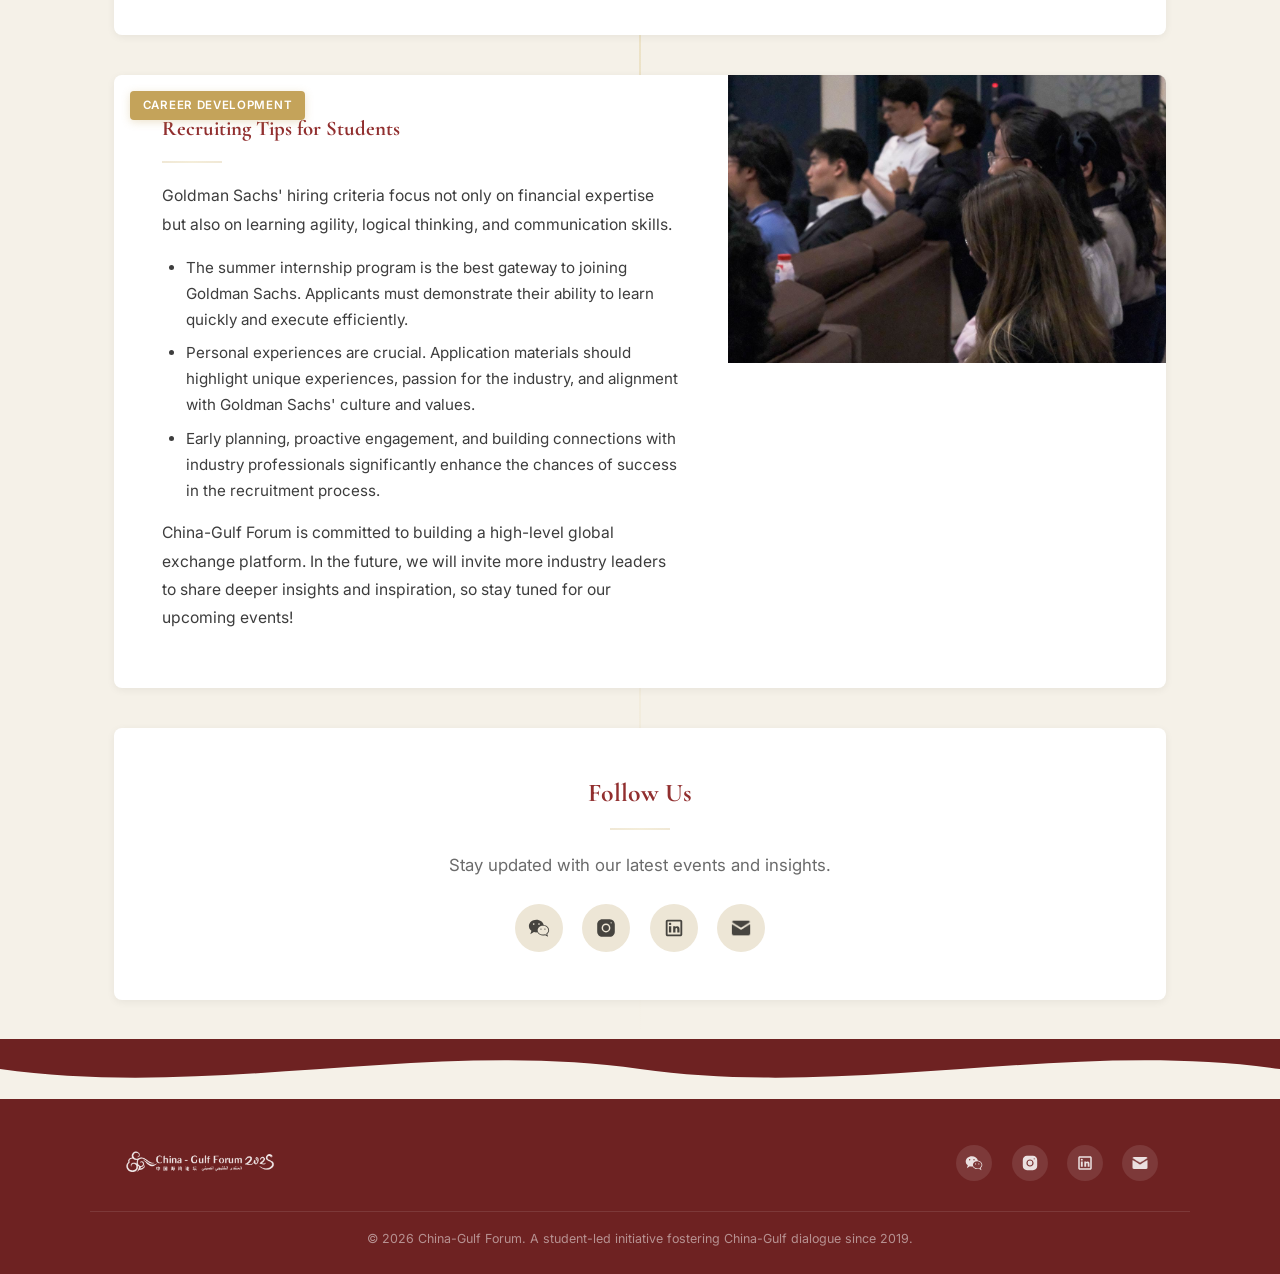
==== commit 23b35927: "Image optimization + Team & Events page redesign - Compress hero images from ~8-16MB to ~120-240KB e" ====
--- a/about.html
+++ b/about.html
@@ -18,6 +18,9 @@
     <link href="css/cgf2026.css" rel="stylesheet" />
 </head>
 <body>
+
+    <!-- Gold accent line -->
+    <div class="gold-accent-line"></div>
 
     <!-- Navigation -->
     <nav class="cgf-navbar navbar navbar-expand-lg">
@@ -43,21 +46,26 @@
 
     <!-- Page Header -->
     <div class="events-header">
-        <div class="container">
+        <div class="events-header-pattern"></div>
+        <div class="container" style="position: relative; z-index: 1;">
             <h1>Previous Events</h1>
             <hr class="gold-divider">
+            <p class="events-header-tagline">Highlights and recaps from our past forums and events</p>
         </div>
     </div>
 
     <!-- Events Content -->
-    <div class="events-container">
+    <div class="events-container events-timeline">
 
         <!-- Event 1: Goldman Sachs Fireside Chat -->
-        <div class="event-block">
+        <div class="event-block" data-animate="fade-up">
+            <div class="event-badge">Event Recap</div>
             <div class="row g-0">
-                <div class="col-lg-5 event-img" style="background-image: url('media/photos/recaps/use1.jpg')"></div>
+                <div class="col-lg-5 event-img-wrapper">
+                    <div class="event-img" style="background-image: url('media/photos/recaps/use1.jpg')"></div>
+                </div>
                 <div class="col-lg-7 event-text">
-                    <h4>Event Recap: Fireside Chat with Goldman Sachs Investment Bank</h4>
+                    <h4>Fireside Chat with Goldman Sachs Investment Bank</h4>
                     <hr class="gold-divider gold-divider-left">
                     <p>On February 21, the China-Gulf Forum invited Rachel Yao, the Associate of Goldman Sachs Investment Bank, for a fireside chat at NYUAD, and successfully offered NYU students an in-depth industry exchange. Drawing from her own experiences, Rachel offered a detailed analysis of the day-to-day operations of investment banking, the workings of Debt Capital Markets and Leveraged Finance, and Goldman Sachs' role in China and the Gulf region. She also shared practical advice on applying to investment banks.</p>
                 </div>
@@ -65,9 +73,12 @@
         </div>
 
         <!-- Event 2: Day of an Investment Banker -->
-        <div class="event-block">
+        <div class="event-block" data-animate="fade-up">
+            <div class="event-badge">Industry Insight</div>
             <div class="row g-0">
-                <div class="col-lg-5 order-lg-2 event-img" style="background-image: url('media/photos/recaps/use2.jpg')"></div>
+                <div class="col-lg-5 order-lg-2 event-img-wrapper">
+                    <div class="event-img" style="background-image: url('media/photos/recaps/use2.jpg')"></div>
+                </div>
                 <div class="col-lg-7 order-lg-1 event-text">
                     <h2>Day of an Investment Banker</h2>
                     <hr class="gold-divider gold-divider-left">
@@ -77,9 +88,12 @@
         </div>
 
         <!-- Event 3: Goldman Sachs in China & Gulf -->
-        <div class="event-block">
+        <div class="event-block" data-animate="fade-up">
+            <div class="event-badge">Panel Discussion</div>
             <div class="row g-0">
-                <div class="col-lg-5 event-img" style="background-image: url('media/photos/recaps/use3.jpg')"></div>
+                <div class="col-lg-5 event-img-wrapper">
+                    <div class="event-img" style="background-image: url('media/photos/recaps/use3.jpg')"></div>
+                </div>
                 <div class="col-lg-7 event-text">
                     <h4>Goldman Sachs' Development in China and the Gulf Region</h4>
                     <hr class="gold-divider gold-divider-left">
@@ -89,9 +103,12 @@
         </div>
 
         <!-- Event 4: Recruiting Tips -->
-        <div class="event-block">
+        <div class="event-block" data-animate="fade-up">
+            <div class="event-badge">Career Development</div>
             <div class="row g-0">
-                <div class="col-lg-5 order-lg-2 event-img" style="background-image: url('media/photos/recaps/use4.jpg')"></div>
+                <div class="col-lg-5 order-lg-2 event-img-wrapper">
+                    <div class="event-img" style="background-image: url('media/photos/recaps/use4.jpg')"></div>
+                </div>
                 <div class="col-lg-7 order-lg-1 event-text">
                     <h4>Recruiting Tips for Students</h4>
                     <hr class="gold-divider gold-divider-left">
@@ -107,11 +124,24 @@
         </div>
 
         <!-- Follow Us -->
-        <div class="text-center py-4">
-            <h3 class="text-maroon">Follow Us</h3>
+        <div class="events-follow-section" data-animate="fade-up">
+            <h3>Follow Us</h3>
             <hr class="gold-divider">
             <p>Stay updated with our latest events and insights.</p>
+            <div class="events-social-links">
+                <a href="https://mp.weixin.qq.com/mp/profile_ext?action=home&__biz=Mzk0NDE5NTkwMQ==&scene=124#wechat_redirect" target="_blank" title="WeChat"><img src="media/icons/wechat.svg" alt="WeChat" loading="lazy"></a>
+                <a href="https://www.instagram.com/china_gulf_forum/" target="_blank" title="Instagram"><img src="media/icons/instagram.svg" alt="Instagram" loading="lazy"></a>
+                <a href="https://www.linkedin.com/company/china-gulf-forum/posts/?feedView=all" target="_blank" title="LinkedIn"><img src="media/icons/linkedin.svg" alt="LinkedIn" loading="lazy"></a>
+                <a href="mailto:china-gulf-forum-nyuad@nyu.edu" title="Email"><img src="media/icons/mail.png" alt="Email" loading="lazy"></a>
+            </div>
         </div>
+    </div>
+
+    <!-- Wave Divider -->
+    <div class="wave-divider">
+        <svg viewBox="0 0 1440 120" preserveAspectRatio="none" xmlns="http://www.w3.org/2000/svg">
+            <path d="M0,60 C240,120 480,0 720,60 C960,120 1200,0 1440,60 L1440,120 L0,120 Z" fill="var(--maroon-dark)"/>
+        </svg>
     </div>
 
     <!-- Footer -->
@@ -132,6 +162,11 @@
         </div>
     </footer>
 
+    <!-- Back to Top -->
+    <button class="back-to-top" id="backToTop" aria-label="Back to top">
+        <svg width="20" height="20" viewBox="0 0 24 24" fill="none" stroke="currentColor" stroke-width="2.5" stroke-linecap="round" stroke-linejoin="round"><polyline points="18 15 12 9 6 15"></polyline></svg>
+    </button>
+
     <!-- Bootstrap JS -->
     <script src="https://cdn.jsdelivr.net/npm/bootstrap@5.2.3/dist/js/bootstrap.bundle.min.js"></script>
     <script src="js/scripts.js"></script>
--- a/css/cgf2026.css
+++ b/css/cgf2026.css
@@ -49,6 +49,16 @@
   -moz-osx-font-smoothing: grayscale;
 }
 
+/* Page load animation */
+body.page-loading {
+  opacity: 0;
+}
+
+body.page-loaded {
+  opacity: 1;
+  transition: opacity 0.4s ease;
+}
+
 h1, h2, h3, h4, h5, h6 {
   font-family: 'Cormorant Garamond', 'Playfair Display', 'Georgia', serif;
   color: var(--ink);
@@ -80,6 +90,17 @@
 img {
   max-width: 100%;
   height: auto;
+}
+
+/* --- Gold Accent Line (top of viewport) --- */
+.gold-accent-line {
+  position: fixed;
+  top: 0;
+  left: 0;
+  right: 0;
+  height: 2px;
+  background: linear-gradient(90deg, var(--gold), var(--gold-light), var(--gold));
+  z-index: 1060;
 }
 
 /* --- Section Spacing --- */
@@ -105,6 +126,27 @@
   margin-right: auto;
 }
 
+/* --- Gold Ornament (between paragraphs) --- */
+.gold-ornament {
+  width: 40px;
+  height: 1px;
+  background: var(--gold);
+  margin: 1.5rem 0;
+  position: relative;
+}
+
+.gold-ornament::before {
+  content: '';
+  position: absolute;
+  top: -2px;
+  left: 50%;
+  transform: translateX(-50%);
+  width: 5px;
+  height: 5px;
+  background: var(--gold);
+  border-radius: 50%;
+}
+
 /* --- Section Title --- */
 .section-title {
   font-family: 'Cormorant Garamond', 'Playfair Display', serif;
@@ -127,18 +169,27 @@
    ======================================== */
 .cgf-navbar {
   background-color: var(--maroon);
-  padding: 0.6rem 0;
+  padding: 0.8rem 0;
   position: sticky;
-  top: 0;
+  top: 2px;
   z-index: 1050;
   box-shadow: 0 2px 12px rgba(145, 47, 47, 0.25);
-  transition: all var(--transition);
+  transition: padding 0.3s ease, box-shadow 0.3s ease;
+}
+
+.cgf-navbar.navbar-shrink {
+  padding: 0.35rem 0;
+  box-shadow: 0 2px 20px rgba(145, 47, 47, 0.35);
 }
 
 .cgf-navbar .navbar-brand img {
   height: 2.8em;
   width: auto;
-  transition: opacity var(--transition);
+  transition: opacity var(--transition), height 0.3s ease;
+}
+
+.cgf-navbar.navbar-shrink .navbar-brand img {
+  height: 2.2em;
 }
 
 .cgf-navbar .navbar-brand:hover img {
@@ -201,6 +252,7 @@
     padding: 1rem;
     margin-top: 0.5rem;
     border-radius: var(--radius-sm);
+    transition: max-height 0.3s ease;
   }
   .cgf-navbar .nav-link {
     padding: 0.6rem 0 !important;
@@ -212,48 +264,151 @@
 }
 
 /* ========================================
-   HERO / CAROUSEL
+   HERO — FULL-SCREEN CROSSFADE
    ======================================== */
 .cgf-hero {
   position: relative;
-  max-width: 1100px;
-  margin: 0 auto;
+  width: 100%;
+  height: 100vh;
   overflow: hidden;
-  border-radius: 0 0 var(--radius-lg) var(--radius-lg);
-  box-shadow: var(--shadow-lg);
-}
-
-.cgf-hero .carousel-slide {
+}
+
+.cgf-hero .hero-images {
+  position: absolute;
+  inset: 0;
+  will-change: transform;
+}
+
+.cgf-hero .hero-images picture {
+  position: absolute;
+  top: 0;
+  left: 0;
+  width: 100%;
+  height: 100%;
+}
+
+.cgf-hero .hero-img {
+  position: absolute;
+  top: 0;
+  left: 0;
+  width: 100%;
+  height: 100%;
+  object-fit: cover;
+  opacity: 0;
+  transition: opacity 1.5s ease;
+  will-change: opacity;
+}
+
+.cgf-hero .hero-img.active {
+  opacity: 1;
+}
+
+/* Dark gradient overlay */
+.cgf-hero .hero-overlay {
+  position: absolute;
+  inset: 0;
+  background: linear-gradient(
+    to top,
+    rgba(0, 0, 0, 0.55) 0%,
+    rgba(0, 0, 0, 0.2) 40%,
+    rgba(0, 0, 0, 0.15) 100%
+  );
+  z-index: 1;
+  pointer-events: none;
+}
+
+/* Chinese cloud pattern — very subtle */
+.cgf-hero .hero-cloud-pattern {
+  position: absolute;
+  inset: 0;
+  z-index: 2;
+  pointer-events: none;
+  opacity: 0.035;
+  background-image:
+    radial-gradient(ellipse 80px 40px at 15% 25%, var(--gold) 0%, transparent 70%),
+    radial-gradient(ellipse 60px 30px at 75% 15%, var(--gold) 0%, transparent 70%),
+    radial-gradient(ellipse 100px 50px at 85% 70%, var(--gold) 0%, transparent 70%),
+    radial-gradient(ellipse 70px 35px at 25% 80%, var(--gold) 0%, transparent 70%),
+    radial-gradient(ellipse 50px 25px at 50% 50%, var(--gold) 0%, transparent 70%);
+}
+
+/* Hero text overlay */
+.cgf-hero .hero-content {
+  position: absolute;
+  inset: 0;
+  z-index: 3;
   display: flex;
-  width: 500%;
-  animation: hero-slide 25s infinite alternate ease-in-out;
-}
-
-.cgf-hero .carousel-slide img {
-  width: calc(100% / 5);
-  height: 70vh;
-  max-height: 550px;
-  object-fit: cover;
-}
-
-@keyframes hero-slide {
-  0%, 15%   { transform: translateX(0); }
-  20%, 35%  { transform: translateX(-20%); }
-  40%, 55%  { transform: translateX(-40%); }
-  60%, 75%  { transform: translateX(-60%); }
-  80%, 100% { transform: translateX(-80%); }
-}
-
-/* Decorative overlay on carousel */
-.cgf-hero::after {
-  content: '';
-  position: absolute;
-  bottom: 0;
-  left: 0;
-  right: 0;
-  height: 80px;
-  background: linear-gradient(transparent, rgba(245,241,232,0.6));
-  pointer-events: none;
+  flex-direction: column;
+  align-items: center;
+  justify-content: center;
+  text-align: center;
+  padding: 0 2rem;
+}
+
+.cgf-hero .hero-title {
+  font-family: 'Cormorant Garamond', 'Playfair Display', serif;
+  font-size: 3.8rem;
+  font-weight: 700;
+  color: var(--white);
+  text-shadow: 0 2px 20px rgba(0, 0, 0, 0.3);
+  letter-spacing: 0.01em;
+  margin-bottom: 0.3rem;
+  line-height: 1.2;
+}
+
+.cgf-hero .hero-year {
+  color: var(--gold);
+  font-size: 1.15em;
+}
+
+.cgf-hero .hero-tagline {
+  font-family: 'Inter', sans-serif;
+  font-size: 1.15rem;
+  color: rgba(255, 255, 255, 0.9);
+  letter-spacing: 0.08em;
+  text-transform: uppercase;
+  margin-bottom: 2rem;
+  text-shadow: 0 1px 8px rgba(0, 0, 0, 0.3);
+  font-weight: 400;
+}
+
+.cgf-hero .hero-cta {
+  display: inline-block;
+  padding: 0.75rem 2.2rem;
+  font-family: 'Inter', sans-serif;
+  font-size: 0.88rem;
+  font-weight: 600;
+  letter-spacing: 0.06em;
+  text-transform: uppercase;
+  color: var(--white);
+  border: 1.5px solid rgba(255, 255, 255, 0.5);
+  border-radius: var(--radius-sm);
+  background: rgba(255, 255, 255, 0.08);
+  backdrop-filter: blur(4px);
+  transition: all var(--transition);
+  text-decoration: none;
+}
+
+.cgf-hero .hero-cta:hover {
+  background: rgba(255, 255, 255, 0.18);
+  border-color: rgba(255, 255, 255, 0.8);
+  color: var(--white);
+  transform: translateY(-1px);
+}
+
+/* ========================================
+   SCROLL-TRIGGERED ANIMATIONS
+   ======================================== */
+[data-animate] {
+  opacity: 0;
+  transform: translateY(25px);
+  transition: opacity 0.6s ease-out, transform 0.6s ease-out;
+  will-change: opacity, transform;
+}
+
+[data-animate].animate-visible {
+  opacity: 1;
+  transform: translateY(0);
 }
 
 /* ========================================
@@ -301,15 +456,71 @@
   color: var(--text-body);
 }
 
+/* Legacy section — decorative cloud watermark */
+.legacy-text-section {
+  position: relative;
+}
+
+.legacy-text-section::before {
+  content: '';
+  position: absolute;
+  top: 10%;
+  right: 5%;
+  width: 200px;
+  height: 200px;
+  opacity: 0.035;
+  pointer-events: none;
+  background-image:
+    radial-gradient(ellipse 80px 40px at 30% 30%, var(--gold) 0%, transparent 70%),
+    radial-gradient(ellipse 60px 30px at 70% 50%, var(--gold) 0%, transparent 70%),
+    radial-gradient(ellipse 70px 35px at 50% 80%, var(--gold) 0%, transparent 70%);
+}
+
+/* Timeline items with animated dots */
 .showcase-block .showcase-text .timeline-item {
-  padding-left: 1.2rem;
+  padding-left: 1.5rem;
   border-left: 2px solid var(--gold);
   margin-bottom: 0.8rem;
+  position: relative;
+}
+
+.timeline-dot {
+  position: absolute;
+  left: -5px;
+  top: 0.6rem;
+  width: 8px;
+  height: 8px;
+  background: var(--gold);
+  border-radius: 50%;
+  opacity: 0;
+  transition: opacity 0.4s ease;
+}
+
+.timeline-item.animate-visible .timeline-dot {
+  opacity: 1;
+  animation: timeline-pulse 2s ease-in-out 0.5s 1;
+}
+
+@keyframes timeline-pulse {
+  0%, 100% { box-shadow: 0 0 0 0 rgba(196, 163, 90, 0); }
+  50% { box-shadow: 0 0 0 6px rgba(196, 163, 90, 0.25); }
 }
 
 .showcase-block .showcase-text .timeline-year {
   font-weight: 700;
   color: var(--maroon);
+  transition: text-shadow 0.3s ease;
+}
+
+.showcase-block .showcase-text .timeline-year:hover {
+  text-shadow: 0 0 8px rgba(196, 163, 90, 0.3);
+}
+
+/* CGF 2026 parallax image */
+@media (min-width: 992px) {
+  .cgf2026-parallax-img {
+    background-attachment: fixed;
+  }
 }
 
 @media (min-width: 992px) {
@@ -356,6 +567,77 @@
   margin: 1rem auto 2rem;
 }
 
+/* Floating gold particles */
+.impact-particles {
+  position: absolute;
+  inset: 0;
+  pointer-events: none;
+  overflow: hidden;
+}
+
+.particle {
+  position: absolute;
+  width: 4px;
+  height: 4px;
+  background: var(--gold);
+  border-radius: 50%;
+  opacity: 0.2;
+  will-change: transform;
+}
+
+.particle:nth-child(1) {
+  left: 10%;
+  top: 20%;
+  animation: particle-float 12s ease-in-out infinite;
+}
+
+.particle:nth-child(2) {
+  left: 80%;
+  top: 15%;
+  animation: particle-float 15s ease-in-out infinite 2s;
+  width: 3px;
+  height: 3px;
+}
+
+.particle:nth-child(3) {
+  left: 25%;
+  top: 70%;
+  animation: particle-float 18s ease-in-out infinite 4s;
+  width: 5px;
+  height: 5px;
+  opacity: 0.15;
+}
+
+.particle:nth-child(4) {
+  left: 65%;
+  top: 80%;
+  animation: particle-float 14s ease-in-out infinite 1s;
+}
+
+.particle:nth-child(5) {
+  left: 50%;
+  top: 40%;
+  animation: particle-float 16s ease-in-out infinite 3s;
+  width: 3px;
+  height: 3px;
+  opacity: 0.18;
+}
+
+@keyframes particle-float {
+  0%, 100% {
+    transform: translate(0, 0);
+  }
+  25% {
+    transform: translate(15px, -20px);
+  }
+  50% {
+    transform: translate(-10px, -35px);
+  }
+  75% {
+    transform: translate(20px, -15px);
+  }
+}
+
 .impact-stat {
   text-align: center;
   padding: 2rem 1rem;
@@ -363,9 +645,12 @@
 
 .impact-stat .stat-number {
   font-family: 'Cormorant Garamond', 'Playfair Display', serif;
-  font-size: 3.2rem;
+  font-size: 3.5rem;
   font-weight: 700;
-  color: var(--gold);
+  background: linear-gradient(135deg, var(--gold) 0%, var(--gold-light) 50%, var(--gold) 100%);
+  -webkit-background-clip: text;
+  -webkit-text-fill-color: transparent;
+  background-clip: text;
   line-height: 1.1;
   margin-bottom: 0.3rem;
 }
@@ -407,6 +692,10 @@
   position: relative;
 }
 
+.growth-bar .bar.bar-glow {
+  box-shadow: 0 0 12px rgba(196, 163, 90, 0.3);
+}
+
 .growth-bar .bar-value {
   font-family: 'Inter', sans-serif;
   font-size: 0.75rem;
@@ -443,6 +732,28 @@
   padding: 0.4rem 1rem;
   border: 1px solid rgba(255,255,255,0.15);
   border-radius: 4px;
+  transition: border-color var(--transition), box-shadow var(--transition);
+}
+
+.media-logos span:hover {
+  border-color: rgba(196, 163, 90, 0.4);
+  box-shadow: 0 0 12px rgba(196, 163, 90, 0.15);
+}
+
+/* ========================================
+   WAVE DIVIDER
+   ======================================== */
+.wave-divider {
+  margin-top: -1px;
+  line-height: 0;
+  background-color: var(--cream-light);
+}
+
+.wave-divider svg {
+  display: block;
+  width: 100%;
+  height: 60px;
+  transform: rotate(180deg);
 }
 
 /* ========================================
@@ -582,8 +893,19 @@
 .events-header {
   background: linear-gradient(135deg, var(--maroon-dark) 0%, var(--maroon) 100%);
   color: var(--white);
-  padding: 3.5rem 0;
+  padding: 4rem 0 3.5rem;
   text-align: center;
+  position: relative;
+  overflow: hidden;
+}
+
+.events-header-pattern {
+  position: absolute;
+  top: 0; left: 0; right: 0; bottom: 0;
+  background-image:
+    radial-gradient(circle at 20% 50%, rgba(196,163,90,0.06) 0%, transparent 50%),
+    radial-gradient(circle at 80% 50%, rgba(196,163,90,0.06) 0%, transparent 50%);
+  pointer-events: none;
 }
 
 .events-header h1 {
@@ -593,29 +915,88 @@
   font-weight: 700;
 }
 
+.events-header-tagline {
+  font-family: 'Inter', sans-serif;
+  color: rgba(255,255,255,0.75);
+  font-size: 1.05rem;
+  font-weight: 400;
+  letter-spacing: 0.02em;
+  margin-top: 0.5rem;
+}
+
 .events-container {
   max-width: 1100px;
   margin: 0 auto;
   padding: 2.5rem 1.5rem;
 }
 
+/* Timeline connector */
+.events-timeline {
+  position: relative;
+}
+
+.events-timeline::before {
+  content: '';
+  position: absolute;
+  top: 0;
+  left: 50%;
+  transform: translateX(-50%);
+  width: 2px;
+  height: 100%;
+  background: linear-gradient(to bottom, var(--gold), var(--gold-light), transparent);
+  z-index: 0;
+  opacity: 0.3;
+}
+
+/* Event block with timeline dot */
 .event-block {
   background: var(--white);
   border-radius: var(--radius-md);
   overflow: hidden;
   box-shadow: var(--shadow-sm);
   margin-bottom: 2.5rem;
-  transition: box-shadow var(--transition);
+  transition: box-shadow var(--transition), transform var(--transition);
+  position: relative;
+  z-index: 1;
 }
 
 .event-block:hover {
-  box-shadow: var(--shadow-md);
+  box-shadow: var(--shadow-lg);
+  transform: translateY(-2px);
+}
+
+/* Event badge */
+.event-badge {
+  position: absolute;
+  top: 1rem;
+  left: 1rem;
+  background: var(--gold);
+  color: var(--white);
+  font-family: 'Inter', sans-serif;
+  font-size: 0.72rem;
+  font-weight: 600;
+  letter-spacing: 0.06em;
+  text-transform: uppercase;
+  padding: 0.3rem 0.8rem;
+  border-radius: var(--radius-sm);
+  z-index: 3;
+  box-shadow: 0 2px 8px rgba(196,163,90,0.3);
+}
+
+/* Image wrapper with hover zoom */
+.event-img-wrapper {
+  overflow: hidden;
 }
 
 .event-block .event-img {
   min-height: 18rem;
   background-size: cover;
   background-position: center;
+  transition: transform 0.6s cubic-bezier(0.4, 0, 0.2, 1);
+}
+
+.event-block:hover .event-img {
+  transform: scale(1.05);
 }
 
 .event-block .event-text {
@@ -644,12 +1025,77 @@
   margin-bottom: 0.5rem;
 }
 
+/* Follow Us Section */
+.events-follow-section {
+  text-align: center;
+  padding: 3rem 2rem;
+  background: var(--white);
+  border-radius: var(--radius-md);
+  box-shadow: var(--shadow-sm);
+  position: relative;
+  z-index: 1;
+}
+
+.events-follow-section h3 {
+  color: var(--maroon);
+  font-family: 'Cormorant Garamond', serif;
+  font-weight: 700;
+}
+
+.events-follow-section p {
+  color: var(--text-muted);
+  margin-bottom: 1.5rem;
+}
+
+.events-social-links {
+  display: flex;
+  align-items: center;
+  justify-content: center;
+  gap: 1.2rem;
+}
+
+.events-social-links a {
+  display: inline-flex;
+  align-items: center;
+  justify-content: center;
+  width: 48px;
+  height: 48px;
+  border-radius: 50%;
+  background: var(--cream);
+  transition: all var(--transition);
+}
+
+.events-social-links a:hover {
+  background: var(--maroon);
+  transform: translateY(-3px);
+  box-shadow: var(--shadow-md);
+}
+
+.events-social-links a img {
+  height: 22px;
+  width: 22px;
+  opacity: 0.7;
+  transition: filter var(--transition), opacity var(--transition);
+}
+
+.events-social-links a:hover img {
+  filter: brightness(0) invert(1);
+  opacity: 1;
+}
+
 @media (max-width: 991.98px) {
+  .events-timeline::before {
+    display: none;
+  }
   .event-block .event-img {
     min-height: 14rem;
   }
   .event-block .event-text {
     padding: 1.8rem 1.8rem;
+  }
+  .event-badge {
+    top: 0.5rem;
+    left: 0.5rem;
   }
 }
 
@@ -659,8 +1105,20 @@
 .team-header {
   background: linear-gradient(135deg, var(--navy) 0%, var(--navy-light) 100%);
   color: var(--white);
-  padding: 3.5rem 0;
+  padding: 4rem 0 3.5rem;
   text-align: center;
+  position: relative;
+  overflow: hidden;
+}
+
+.team-header::before {
+  content: '';
+  position: absolute;
+  top: 0; left: 0; right: 0; bottom: 0;
+  background-image:
+    radial-gradient(circle at 20% 50%, rgba(196,163,90,0.06) 0%, transparent 50%),
+    radial-gradient(circle at 80% 50%, rgba(196,163,90,0.06) 0%, transparent 50%);
+  pointer-events: none;
 }
 
 .team-header h1 {
@@ -668,6 +1126,166 @@
   color: var(--white);
   font-size: 2.6rem;
   font-weight: 700;
+  position: relative;
+}
+
+.team-header-tagline {
+  font-family: 'Inter', sans-serif;
+  color: rgba(255,255,255,0.75);
+  font-size: 1.05rem;
+  font-weight: 400;
+  letter-spacing: 0.02em;
+  margin-top: 0.5rem;
+  position: relative;
+}
+
+/* Team Container */
+.team-container {
+  max-width: 1100px;
+  margin: 0 auto;
+  padding: 2.5rem 1.5rem;
+}
+
+/* Team Section */
+.team-section {
+  margin-bottom: 3.5rem;
+}
+
+/* Department Title */
+.team-dept-title {
+  font-family: 'Cormorant Garamond', 'Playfair Display', serif;
+  color: var(--maroon);
+  font-size: 1.8rem;
+  font-weight: 700;
+  margin-bottom: 1.5rem;
+  padding-bottom: 0.6rem;
+  border-bottom: 2px solid var(--gold);
+  display: inline-block;
+}
+
+/* Team Grid */
+.team-grid {
+  display: grid;
+  grid-template-columns: repeat(3, 1fr);
+  gap: 1.5rem;
+}
+
+/* Team Card — Hover Overlay */
+.team-card {
+  background: var(--white);
+  border-radius: var(--radius-md);
+  box-shadow: var(--shadow-sm);
+  padding: 2rem 1.8rem;
+  position: relative;
+  overflow: hidden;
+  transition: box-shadow var(--transition), transform var(--transition);
+  min-height: 220px;
+}
+
+.team-card:hover {
+  box-shadow: var(--shadow-lg);
+  transform: translateY(-4px);
+}
+
+.team-card-front {
+  position: relative;
+  z-index: 1;
+}
+
+.team-card-name {
+  font-family: 'Cormorant Garamond', serif;
+  font-size: 1.3rem;
+  color: var(--maroon);
+  font-weight: 700;
+  margin-bottom: 0.3rem;
+}
+
+.team-card-home {
+  font-family: 'Inter', sans-serif;
+  font-size: 0.78rem;
+  color: var(--gold);
+  font-weight: 600;
+  letter-spacing: 0.06em;
+  text-transform: uppercase;
+  margin-bottom: 0.6rem;
+}
+
+.team-card-bio {
+  font-size: 0.88rem;
+  line-height: 1.65;
+  color: var(--text-body);
+}
+
+/* Overlay that slides up on hover */
+.team-card-overlay {
+  position: absolute;
+  left: 0;
+  right: 0;
+  bottom: 0;
+  background: linear-gradient(135deg, var(--maroon-dark) 0%, var(--maroon) 100%);
+  color: var(--white);
+  padding: 1.5rem 1.8rem;
+  transform: translateY(100%);
+  transition: transform 0.4s cubic-bezier(0.4, 0, 0.2, 1);
+  z-index: 2;
+  max-height: 100%;
+  overflow-y: auto;
+  border-radius: 0 0 var(--radius-md) var(--radius-md);
+}
+
+.team-card:hover .team-card-overlay {
+  transform: translateY(0);
+}
+
+.team-card-overlay:empty {
+  display: none;
+}
+
+.team-card-overlay p {
+  font-size: 0.82rem;
+  line-height: 1.6;
+  color: rgba(255,255,255,0.92);
+  margin-bottom: 0.6rem;
+}
+
+.team-card-overlay p:last-child {
+  margin-bottom: 0;
+}
+
+.team-card-overlay strong {
+  color: var(--gold-light);
+}
+
+/* Gold accent on top of card */
+.team-card::before {
+  content: '';
+  position: absolute;
+  top: 0;
+  left: 0;
+  right: 0;
+  height: 3px;
+  background: linear-gradient(90deg, var(--gold), var(--gold-light), var(--gold));
+  opacity: 0;
+  transition: opacity var(--transition);
+}
+
+.team-card:hover::before {
+  opacity: 1;
+}
+
+@media (max-width: 991.98px) {
+  .team-grid {
+    grid-template-columns: repeat(2, 1fr);
+  }
+}
+
+@media (max-width: 575.98px) {
+  .team-grid {
+    grid-template-columns: 1fr;
+  }
+  .team-card {
+    padding: 1.5rem 1.3rem;
+  }
 }
 
 /* ========================================
@@ -750,7 +1368,7 @@
 .cgf-footer {
   background: var(--maroon-dark);
   padding: 2.5rem 0 1.5rem;
-  margin-top: 3rem;
+  margin-top: 0;
 }
 
 .cgf-footer .footer-inner {
@@ -789,7 +1407,7 @@
 
 .cgf-footer .footer-social a:hover {
   background: rgba(255,255,255,0.2);
-  transform: translateY(-2px);
+  transform: translateY(-3px);
 }
 
 .cgf-footer .footer-social a img {
@@ -812,6 +1430,43 @@
   font-size: 0.78rem;
   color: rgba(255,255,255,0.5);
   margin: 0;
+}
+
+/* ========================================
+   BACK TO TOP BUTTON
+   ======================================== */
+.back-to-top {
+  position: fixed;
+  bottom: 2rem;
+  right: 2rem;
+  width: 44px;
+  height: 44px;
+  border-radius: 50%;
+  background: var(--gold);
+  color: var(--white);
+  border: none;
+  cursor: pointer;
+  display: flex;
+  align-items: center;
+  justify-content: center;
+  box-shadow: 0 2px 12px rgba(196, 163, 90, 0.3);
+  opacity: 0;
+  visibility: hidden;
+  transform: translateY(10px);
+  transition: opacity 0.3s ease, visibility 0.3s ease, transform 0.3s ease, background 0.3s ease;
+  z-index: 1040;
+}
+
+.back-to-top.visible {
+  opacity: 1;
+  visibility: visible;
+  transform: translateY(0);
+}
+
+.back-to-top:hover {
+  background: var(--gold-light);
+  transform: translateY(-2px);
+  box-shadow: 0 4px 16px rgba(196, 163, 90, 0.4);
 }
 
 /* ========================================
@@ -863,6 +1518,18 @@
     padding: 3rem 0;
   }
 
+  .cgf-hero {
+    height: 60vh;
+  }
+
+  .cgf-hero .hero-title {
+    font-size: 2.4rem;
+  }
+
+  .cgf-hero .hero-tagline {
+    font-size: 0.9rem;
+  }
+
   .impact-stat .stat-number {
     font-size: 2.5rem;
   }
@@ -893,6 +1560,11 @@
     flex-direction: column;
     text-align: center;
   }
+
+  .back-to-top {
+    bottom: 1.5rem;
+    right: 1.5rem;
+  }
 }
 
 @media (max-width: 575.98px) {
@@ -910,3 +1582,47 @@
     padding: 0.3rem 0.6rem;
   }
 }
+
+/* ========================================
+   PREFERS REDUCED MOTION
+   ======================================== */
+@media (prefers-reduced-motion: reduce) {
+  *, *::before, *::after {
+    animation-duration: 0.01ms !important;
+    animation-iteration-count: 1 !important;
+    transition-duration: 0.01ms !important;
+  }
+
+  html {
+    scroll-behavior: auto;
+  }
+
+  [data-animate] {
+    opacity: 1;
+    transform: none;
+    transition: none;
+  }
+
+  .count-up {
+    opacity: 1;
+    transform: none;
+    transition: none;
+  }
+
+  .cgf-hero .hero-img {
+    transition: none;
+  }
+
+  .particle {
+    animation: none !important;
+    display: none;
+  }
+
+  .back-to-top {
+    transition: none;
+  }
+
+  body.page-loading {
+    opacity: 1;
+  }
+}
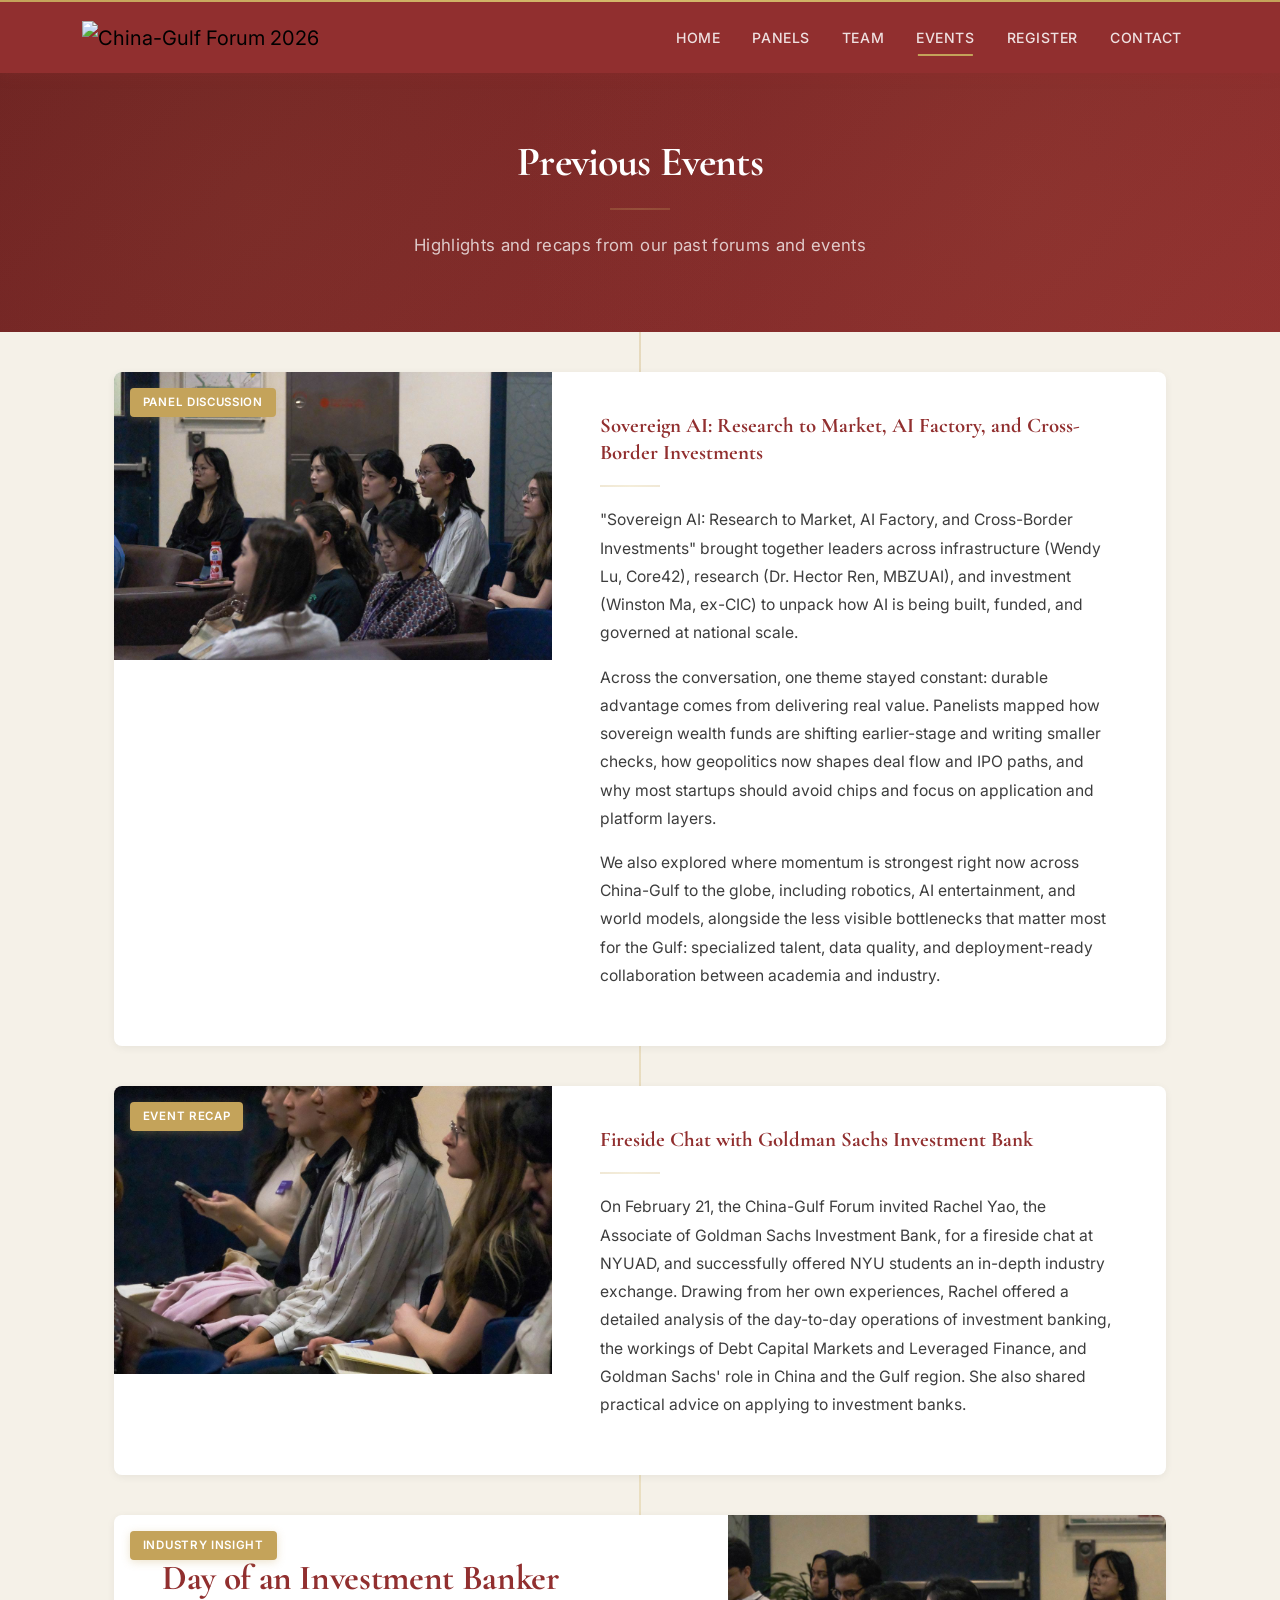
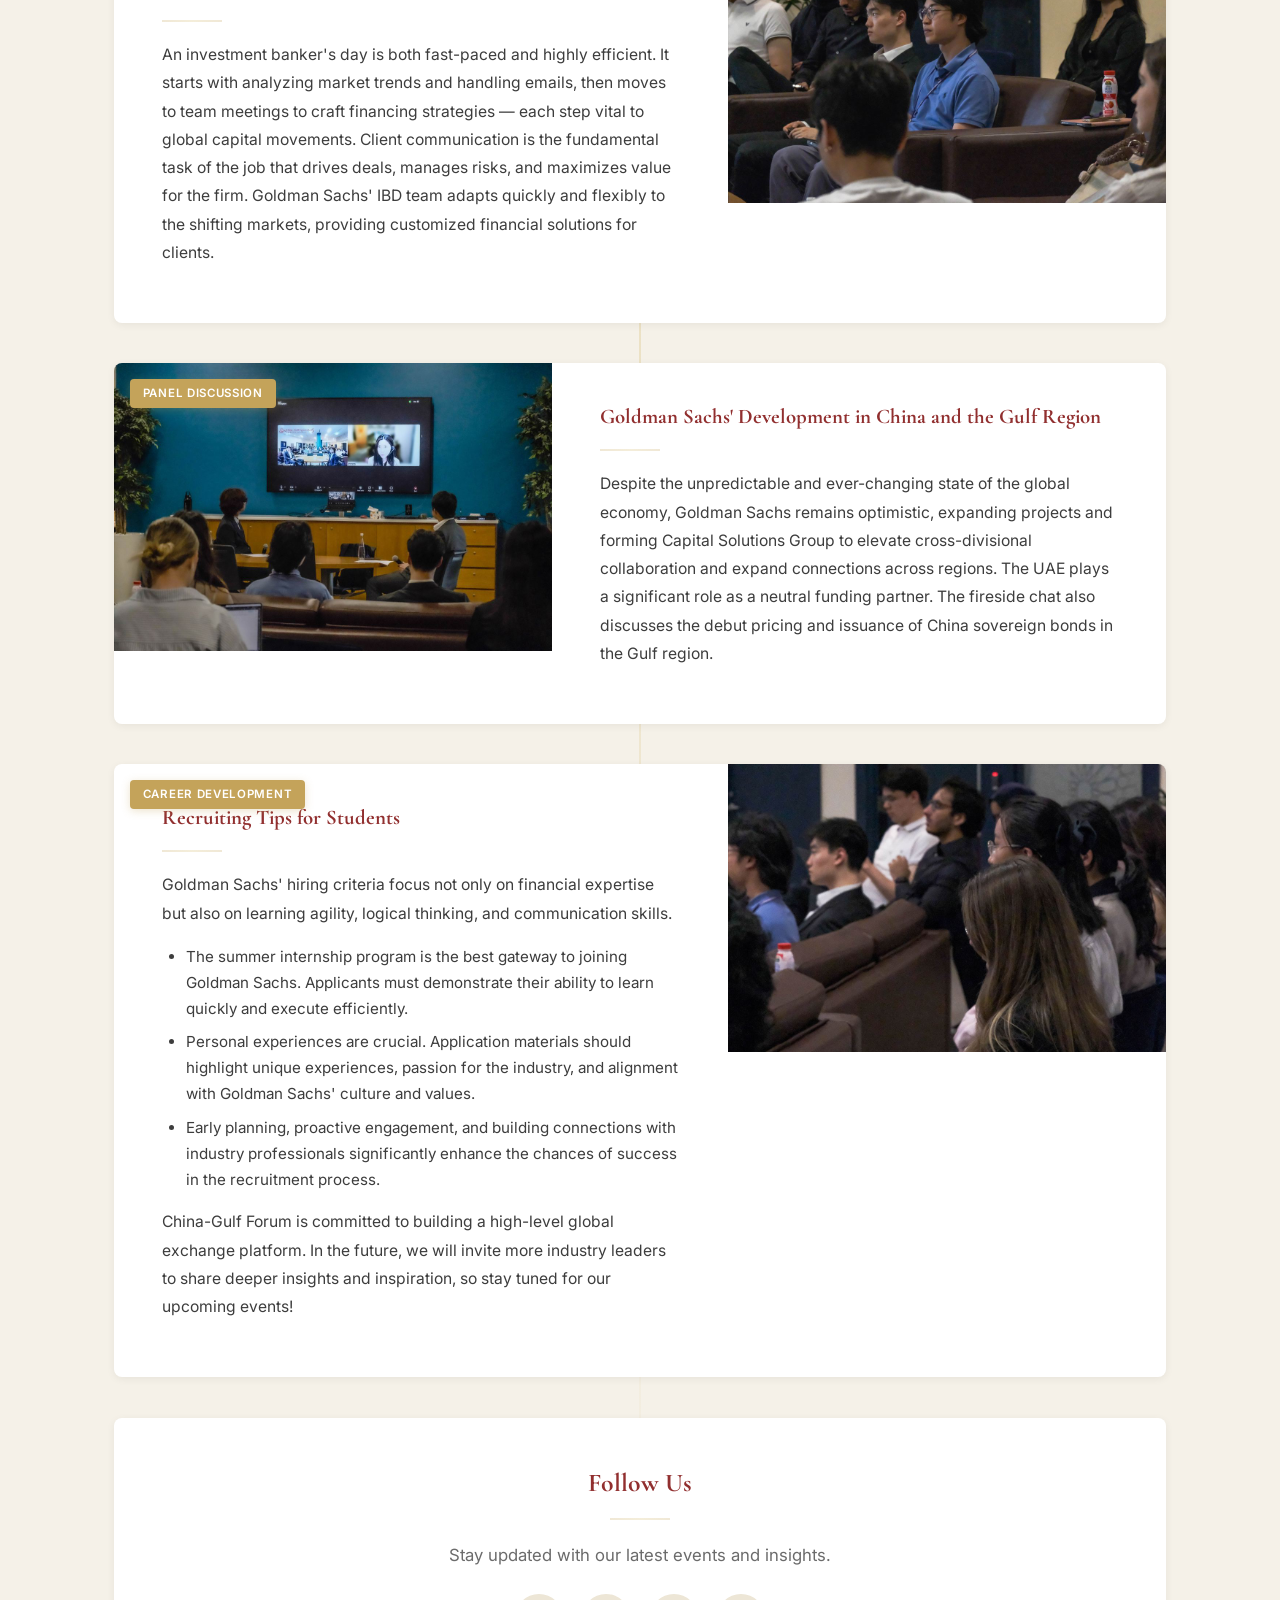
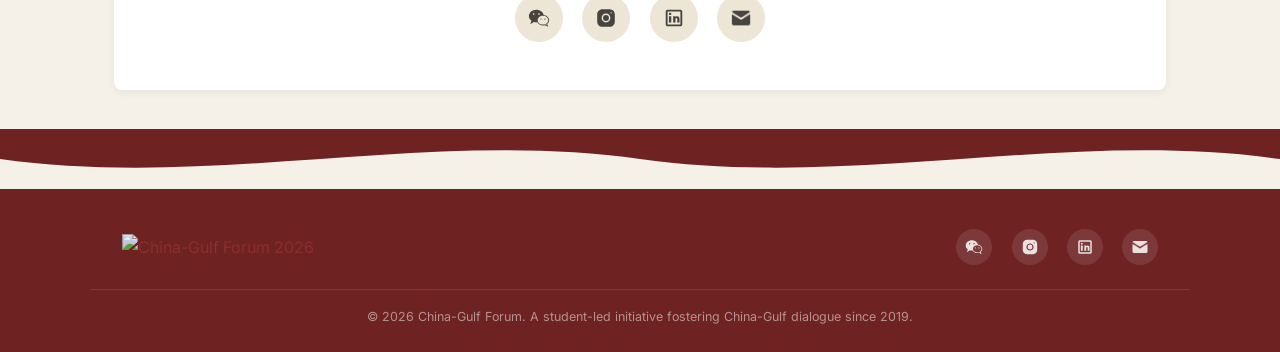
==== commit cb30c40b: "Update logo to 2026, add Sovereign AI event, new registration link, team page year tabs with 2026 ro" ====
--- a/about.html
+++ b/about.html
@@ -21,12 +21,14 @@
 
     <!-- Gold accent line -->
     <div class="gold-accent-line"></div>
+    <!-- Scroll progress indicator -->
+    <div class="scroll-progress" id="scrollProgress"></div>
 
     <!-- Navigation -->
     <nav class="cgf-navbar navbar navbar-expand-lg">
         <div class="container">
             <a class="navbar-brand" href="index.html">
-                <img src="media/logo/CGF2025logo.png" alt="China-Gulf Forum 2026" style="height: 3em; width: auto;">
+                <img src="media/logo/CGF2026logo.png" alt="China-Gulf Forum 2026" style="height: 3em; width: auto;">
             </a>
             <button class="navbar-toggler" type="button" data-bs-toggle="collapse" data-bs-target="#cgfNav" aria-controls="cgfNav" aria-expanded="false" aria-label="Toggle navigation">
                 <span class="navbar-toggler-icon"></span>
@@ -37,7 +39,7 @@
                     <li class="nav-item"><a class="nav-link" href="panel.html">Panels</a></li>
                     <li class="nav-item"><a class="nav-link" href="partners.html">Team</a></li>
                     <li class="nav-item"><a class="nav-link active" href="about.html">Events</a></li>
-                    <li class="nav-item"><a class="nav-link" href="https://nyuad.nyu.edu/en/events/2024/april/china-gulf-forum-2024.html">Register</a></li>
+                    <li class="nav-item"><a class="nav-link" href="https://forms.gle/585DhxVJJm5SHbv1A" target="_blank">Register</a></li>
                     <li class="nav-item"><a class="nav-link" href="contact.html">Contact</a></li>
                 </ul>
             </div>
@@ -57,11 +59,28 @@
     <!-- Events Content -->
     <div class="events-container events-timeline">
 
+        <!-- New Event: Sovereign AI Panel -->
+        <div class="event-block" data-animate="fade-up">
+            <div class="event-badge">Panel Discussion</div>
+            <div class="row g-0">
+                <div class="col-lg-5 event-img-wrapper img-reveal">
+                    <div class="event-img" style="background-image: url('media/photos/recaps/use5.jpg')"></div>
+                </div>
+                <div class="col-lg-7 event-text">
+                    <h4>Sovereign AI: Research to Market, AI Factory, and Cross-Border Investments</h4>
+                    <hr class="gold-divider gold-divider-left">
+                    <p>"Sovereign AI: Research to Market, AI Factory, and Cross-Border Investments" brought together leaders across infrastructure (Wendy Lu, Core42), research (Dr. Hector Ren, MBZUAI), and investment (Winston Ma, ex-CIC) to unpack how AI is being built, funded, and governed at national scale.</p>
+                    <p>Across the conversation, one theme stayed constant: durable advantage comes from delivering real value. Panelists mapped how sovereign wealth funds are shifting earlier-stage and writing smaller checks, how geopolitics now shapes deal flow and IPO paths, and why most startups should avoid chips and focus on application and platform layers.</p>
+                    <p>We also explored where momentum is strongest right now across China-Gulf to the globe, including robotics, AI entertainment, and world models, alongside the less visible bottlenecks that matter most for the Gulf: specialized talent, data quality, and deployment-ready collaboration between academia and industry.</p>
+                </div>
+            </div>
+        </div>
+
         <!-- Event 1: Goldman Sachs Fireside Chat -->
         <div class="event-block" data-animate="fade-up">
             <div class="event-badge">Event Recap</div>
             <div class="row g-0">
-                <div class="col-lg-5 event-img-wrapper">
+                <div class="col-lg-5 event-img-wrapper img-reveal">
                     <div class="event-img" style="background-image: url('media/photos/recaps/use1.jpg')"></div>
                 </div>
                 <div class="col-lg-7 event-text">
@@ -76,7 +95,7 @@
         <div class="event-block" data-animate="fade-up">
             <div class="event-badge">Industry Insight</div>
             <div class="row g-0">
-                <div class="col-lg-5 order-lg-2 event-img-wrapper">
+                <div class="col-lg-5 order-lg-2 event-img-wrapper img-reveal">
                     <div class="event-img" style="background-image: url('media/photos/recaps/use2.jpg')"></div>
                 </div>
                 <div class="col-lg-7 order-lg-1 event-text">
@@ -91,7 +110,7 @@
         <div class="event-block" data-animate="fade-up">
             <div class="event-badge">Panel Discussion</div>
             <div class="row g-0">
-                <div class="col-lg-5 event-img-wrapper">
+                <div class="col-lg-5 event-img-wrapper img-reveal">
                     <div class="event-img" style="background-image: url('media/photos/recaps/use3.jpg')"></div>
                 </div>
                 <div class="col-lg-7 event-text">
@@ -106,7 +125,7 @@
         <div class="event-block" data-animate="fade-up">
             <div class="event-badge">Career Development</div>
             <div class="row g-0">
-                <div class="col-lg-5 order-lg-2 event-img-wrapper">
+                <div class="col-lg-5 order-lg-2 event-img-wrapper img-reveal">
                     <div class="event-img" style="background-image: url('media/photos/recaps/use4.jpg')"></div>
                 </div>
                 <div class="col-lg-7 order-lg-1 event-text">
@@ -148,7 +167,7 @@
     <footer class="cgf-footer">
         <div class="footer-inner">
             <a href="index.html" class="footer-brand">
-                <img src="media/logo/CGF2025logo.png" alt="China-Gulf Forum 2026" style="height: 3em; width: auto;">
+                <img src="media/logo/CGF2026logo.png" alt="China-Gulf Forum 2026" style="height: 3em; width: auto;">
             </a>
             <div class="footer-social">
                 <a href="https://mp.weixin.qq.com/mp/profile_ext?action=home&__biz=Mzk0NDE5NTkwMQ==&scene=124#wechat_redirect" target="_blank" title="WeChat"><img src="media/icons/wechat.svg" alt="WeChat"></a>
--- a/css/cgf2026.css
+++ b/css/cgf2026.css
@@ -1626,3 +1626,320 @@
     opacity: 1;
   }
 }
+
+/* ========================================
+   UPGRADE 1: SCROLL PROGRESS INDICATOR
+   ======================================== */
+.scroll-progress {
+  position: fixed;
+  top: 2px;
+  left: 0;
+  height: 2px;
+  background: linear-gradient(90deg, var(--gold), var(--gold-light));
+  width: 0%;
+  z-index: 1061;
+  transition: width 0.1s linear;
+  pointer-events: none;
+}
+
+/* ========================================
+   UPGRADE 2: HERO TEXT ENTRANCE ANIMATION
+   ======================================== */
+.hero-content .hero-title,
+.hero-content .hero-tagline,
+.hero-content .hero-cta {
+  opacity: 0;
+  transform: translateY(20px);
+}
+
+.hero-content.hero-revealed .hero-title {
+  animation: heroFadeIn 0.8s ease forwards 0.3s;
+}
+.hero-content.hero-revealed .hero-tagline {
+  animation: heroFadeIn 0.8s ease forwards 0.6s;
+}
+.hero-content.hero-revealed .hero-cta {
+  animation: heroFadeIn 0.8s ease forwards 0.9s;
+}
+
+@keyframes heroFadeIn {
+  to { opacity: 1; transform: translateY(0); }
+}
+
+/* ========================================
+   UPGRADE 4: SMOOTH IMAGE REVEAL ON SCROLL
+   ======================================== */
+.img-reveal {
+  position: relative;
+  overflow: hidden;
+}
+.img-reveal::after {
+  content: '';
+  position: absolute;
+  inset: 0;
+  background: var(--cream-light);
+  transform: scaleX(1);
+  transform-origin: right;
+  transition: transform 0.8s cubic-bezier(0.77, 0, 0.175, 1);
+  z-index: 2;
+}
+.img-reveal.revealed::after {
+  transform: scaleX(0);
+}
+
+/* ========================================
+   UPGRADE 5: PANEL CARD ACCORDION
+   ======================================== */
+.panel-accordion-trigger {
+  display: flex;
+  align-items: center;
+  justify-content: space-between;
+  width: 100%;
+  background: none;
+  border: none;
+  border-bottom: 1px solid var(--cream-dark);
+  padding: 0.6rem 0;
+  cursor: pointer;
+  font-family: 'Inter', sans-serif;
+  font-size: 0.82rem;
+  font-weight: 600;
+  text-transform: uppercase;
+  letter-spacing: 0.08em;
+  color: var(--navy);
+  transition: color var(--transition);
+}
+
+.panel-accordion-trigger:hover {
+  color: var(--gold);
+}
+
+.panel-accordion-trigger svg {
+  width: 16px;
+  height: 16px;
+  transition: transform 0.3s ease;
+  flex-shrink: 0;
+}
+
+.panel-accordion.open .panel-accordion-trigger svg {
+  transform: rotate(180deg);
+}
+
+.panel-accordion-content {
+  max-height: 0;
+  overflow: hidden;
+  transition: max-height 0.5s cubic-bezier(0.4, 0, 0.2, 1);
+}
+
+.panel-accordion.open .panel-accordion-content {
+  max-height: 600px;
+}
+
+/* ========================================
+   UPGRADE 6: TEAM CARD STAGGERED ENTRANCE
+   ======================================== */
+.team-card {
+  opacity: 0;
+  transform: translateY(20px);
+  transition: opacity 0.5s ease, transform 0.5s ease, box-shadow var(--transition);
+}
+
+.team-card.card-visible {
+  opacity: 1;
+  transform: translateY(0);
+}
+
+.team-card:hover {
+  box-shadow: var(--shadow-lg);
+  transform: translateY(-4px);
+}
+
+/* ========================================
+   UPGRADE 7: GROWTH BAR TOOLTIPS
+   ======================================== */
+.growth-bar {
+  position: relative;
+}
+
+.growth-bar::after {
+  content: attr(data-tooltip);
+  position: absolute;
+  top: -32px;
+  left: 50%;
+  transform: translateX(-50%) translateY(5px);
+  background: var(--ink);
+  color: var(--white);
+  font-size: 0.72rem;
+  padding: 0.25rem 0.6rem;
+  border-radius: 4px;
+  white-space: nowrap;
+  opacity: 0;
+  pointer-events: none;
+  transition: opacity 0.2s ease, transform 0.2s ease;
+  z-index: 10;
+}
+
+.growth-bar:hover::after {
+  opacity: 1;
+  transform: translateX(-50%) translateY(0);
+}
+
+/* ========================================
+   UPGRADE 8: CONTACT FORM FLOATING LABELS
+   ======================================== */
+.form-group-float {
+  position: relative;
+  margin-bottom: 1.5rem;
+}
+
+.form-group-float input,
+.form-group-float textarea {
+  width: 100%;
+  padding: 1.2rem 1rem 0.5rem;
+  border: 1px solid var(--cream-dark);
+  border-radius: var(--radius-sm);
+  font-family: 'Inter', sans-serif;
+  font-size: 0.95rem;
+  background: var(--cream-light);
+  transition: border-color var(--transition);
+  outline: none;
+  margin-bottom: 0;
+}
+
+.form-group-float label {
+  position: absolute;
+  left: 1rem;
+  top: 0.85rem;
+  font-family: 'Inter', sans-serif;
+  font-size: 0.95rem;
+  font-weight: 400;
+  color: var(--text-muted);
+  pointer-events: none;
+  transition: all 0.2s ease;
+  display: block;
+  margin-bottom: 0;
+}
+
+.form-group-float input:focus ~ label,
+.form-group-float input:not(:placeholder-shown) ~ label,
+.form-group-float textarea:focus ~ label,
+.form-group-float textarea:not(:placeholder-shown) ~ label {
+  top: 0.25rem;
+  font-size: 0.72rem;
+  font-weight: 600;
+  color: var(--gold);
+  letter-spacing: 0.04em;
+  text-transform: uppercase;
+}
+
+/* Gold underline expand from center */
+.form-group-float::after {
+  content: '';
+  position: absolute;
+  bottom: 0;
+  left: 50%;
+  width: 0;
+  height: 2px;
+  background: linear-gradient(90deg, var(--gold), var(--gold-light));
+  transition: width 0.3s ease, left 0.3s ease;
+}
+
+.form-group-float:focus-within::after {
+  width: 100%;
+  left: 0;
+}
+
+.form-group-float input:focus,
+.form-group-float textarea:focus {
+  border-color: var(--gold);
+  box-shadow: none;
+}
+
+/* ========================================
+   UPGRADE 9: PANEL CARD HOVER BORDER TRANSITION
+   ======================================== */
+.panel-card {
+  transition: all var(--transition), border-color 0.4s ease;
+}
+
+.panel-card:hover {
+  border-left-color: var(--gold);
+}
+
+/* ========================================
+   UPGRADE 10: FOOTER SOCIAL ICON HOVER GLOW
+   ======================================== */
+.cgf-footer .footer-social a:hover {
+  background: rgba(196, 163, 90, 0.25);
+  box-shadow: 0 0 16px rgba(196, 163, 90, 0.2);
+  transform: translateY(-3px);
+}
+
+/* Footer social tooltip */
+.cgf-footer .footer-social a {
+  position: relative;
+}
+
+.cgf-footer .footer-social a::after {
+  content: attr(title);
+  position: absolute;
+  bottom: calc(100% + 8px);
+  left: 50%;
+  transform: translateX(-50%) translateY(5px);
+  background: var(--ink);
+  color: var(--white);
+  font-family: 'Inter', sans-serif;
+  font-size: 0.68rem;
+  padding: 0.2rem 0.5rem;
+  border-radius: 3px;
+  white-space: nowrap;
+  opacity: 0;
+  pointer-events: none;
+  transition: opacity 0.2s ease, transform 0.2s ease;
+}
+
+.cgf-footer .footer-social a:hover::after {
+  opacity: 1;
+  transform: translateX(-50%) translateY(0);
+}
+
+/* ========================================
+   UPGRADE 11: SMOOTH PAGE TRANSITION
+   ======================================== */
+body {
+  transition: opacity 0.3s ease;
+}
+
+body.page-exit {
+  opacity: 0;
+}
+
+/* ========================================
+   TEAM YEAR TABS
+   ======================================== */
+.team-year-tabs {
+    padding: 1.5rem 0 0.5rem;
+    background: var(--cream-light);
+}
+.team-year-tabs .nav-pills {
+    gap: 0.75rem;
+}
+.team-year-tabs .nav-link {
+    font-family: 'Cormorant Garamond', serif;
+    font-size: 1.1rem;
+    font-weight: 600;
+    color: var(--navy);
+    background: transparent;
+    border: 1.5px solid var(--navy);
+    border-radius: 2rem;
+    padding: 0.5rem 1.8rem;
+    transition: all 0.3s ease;
+    letter-spacing: 0.03em;
+}
+.team-year-tabs .nav-link:hover {
+    background: rgba(0, 51, 102, 0.08);
+}
+.team-year-tabs .nav-link.active {
+    background: var(--navy);
+    color: var(--white);
+    border-color: var(--navy);
+}
